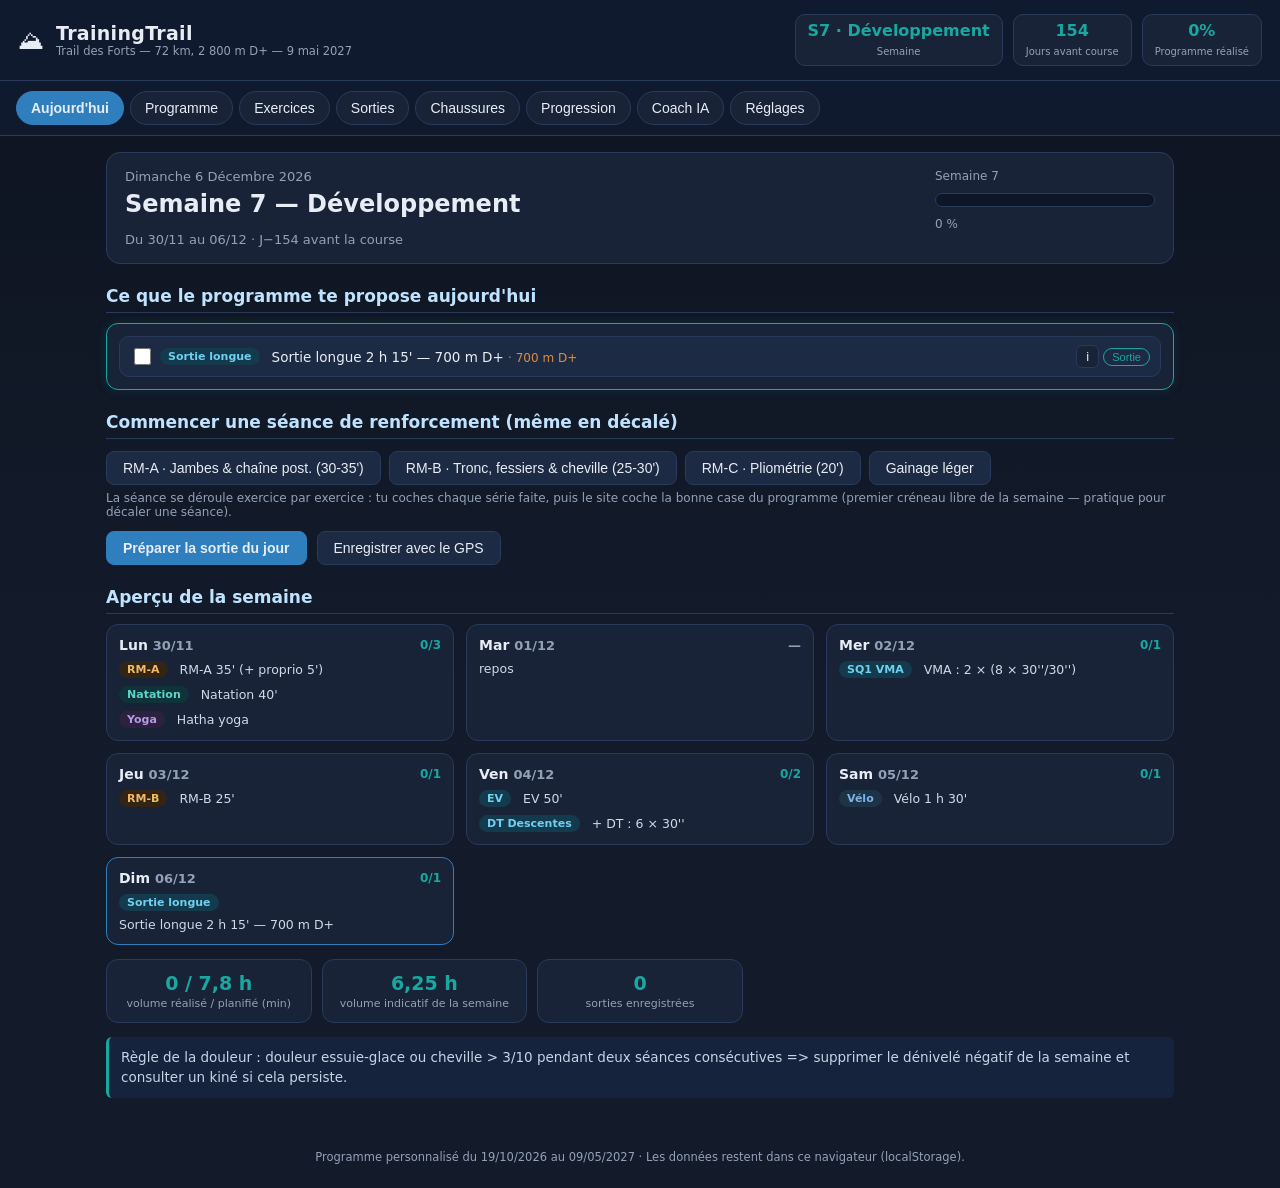
==== site/index.html @ 947dfd4f "Site TrainingTrail : suivi du programme Trail des Forts (GPS, séance guidée, coach IA Mistral)" ====
<!DOCTYPE html>
<html lang="fr">
<head>
<meta charset="utf-8">
<meta name="viewport" content="width=device-width, initial-scale=1">
<title>TrainingTrail — Trail des Forts 72 km</title>
<link rel="stylesheet" href="css/style.css">
</head>
<body>
<header id="topbar">
  <div class="brand">
    <span class="logo">⛰</span>
    <div>
      <div class="brand-title">TrainingTrail</div>
      <div class="brand-sub">Trail des Forts — 72 km, 2 800 m D+ — 9 mai 2027</div>
    </div>
  </div>
  <div class="topstats">
    <div class="tstat"><span id="hdr-week">S1</span><label>Semaine</label></div>
    <div class="tstat"><span id="hdr-j">200</span><label>Jours avant course</label></div>
    <div class="tstat"><span id="hdr-done">0%</span><label>Programme réalisé</label></div>
  </div>
</header>

<nav id="tabs">
  <button data-view="today" class="active">Aujourd'hui</button>
  <button data-view="program">Programme</button>
  <button data-view="exercises">Exercices</button>
  <button data-view="runs">Sorties</button>
  <button data-view="shoes">Chaussures</button>
  <button data-view="progress">Progression</button>
  <button data-view="coach">Coach IA</button>
  <button data-view="settings">Réglages</button>
</nav>

<main>
  <section id="view-today" class="view active"></section>
  <section id="view-program" class="view"></section>
  <section id="view-exercises" class="view"></section>
  <section id="view-runs" class="view"></section>
  <section id="view-shoes" class="view"></section>
  <section id="view-progress" class="view"></section>
  <section id="view-coach" class="view"></section>
  <section id="view-settings" class="view"></section>
</main>

<footer id="foot">
  Programme personnalisé du 19/10/2026 au 09/05/2027 · Les données restent dans ce navigateur (localStorage).
</footer>

<!-- Timer modal -->
<div id="timer-modal" class="modal hidden">
  <div class="modal-box">
    <div class="modal-head"><h3 id="timer-title">Minuteur</h3><button class="icon-btn" id="timer-close">✕</button></div>
    <div class="timer-phase" id="timer-phase">Préparation</div>
    <div class="timer-clock" id="timer-clock">00:30</div>
    <div class="timer-round" id="timer-round"></div>
    <div class="timer-cfg" id="timer-cfg">
      <label>Travail (s) <input type="number" id="cfg-work" min="1" max="3600"></label>
      <label>Récup (s) <input type="number" id="cfg-rest" min="0" max="3600"></label>
      <label>Répétitions <input type="number" id="cfg-reps" min="1" max="60"></label>
      <label>Séries <input type="number" id="cfg-sets" min="1" max="20"></label>
      <label>Récup série (s) <input type="number" id="cfg-setrest" min="0" max="1800"></label>
    </div>
    <div class="timer-actions">
      <button id="timer-startstop" class="btn primary">Démarrer</button>
      <button id="timer-reset" class="btn">Réinitialiser</button>
      <button id="timer-done" class="btn">Série faite</button>
    </div>
    <div class="timer-extras" id="timer-extras"></div>
  </div>
</div>

<!-- Exercise modal -->
<div id="exo-modal" class="modal hidden">
  <div class="modal-box wide">
    <div class="modal-head"><h3 id="exo-title">Exercice</h3><button class="icon-btn" id="exo-close">✕</button></div>
    <div id="exo-body"></div>
    <div class="modal-nav" id="exo-nav"></div>
  </div>
</div>

<!-- Session player : déroulement guidé d'une routine de renforcement -->
<div id="player-modal" class="modal hidden">
  <div class="modal-box wide">
    <div class="modal-head"><h3 id="player-title">Séance</h3><button class="icon-btn" id="player-close">✕</button></div>
    <div id="player-progress"></div>
    <div id="player-body"></div>
    <div class="timer-actions" id="player-actions"></div>
  </div>
</div>

<!-- Modification d'une sortie (km, temps, D+, feedback) -->
<div id="edit-modal" class="modal hidden">
  <div class="modal-box">
    <div class="modal-head"><h3 id="edit-title">Modifier la sortie</h3><button class="icon-btn" id="edit-close">✕</button></div>
    <div id="edit-gpshint"></div>
    <div class="form-grid" id="edit-form"></div>
    <div class="row-actions"><button class="btn primary" id="edit-save">Enregistrer</button></div>
  </div>
</div>

<!-- Info type de séance -->
<div id="info-modal" class="modal hidden">
  <div class="modal-box">
    <div class="modal-head"><h3 id="info-title">Séance</h3><button class="icon-btn" id="info-close">✕</button></div>
    <div id="info-body"></div>
  </div>
</div>

<div id="toast" class="hidden"></div>

<script src="js/data.js"></script>
<script src="js/anim.js"></script>
<script src="js/gpx.js"></script>
<script src="js/app.js"></script>
</body>
</html>
---- site/css/style.css ----
:root {
  --bg: #0e1420;
  --bg2: #131b2b;
  --card: #182338;
  --card2: #1d2a44;
  --line: #2a3a5c;
  --txt: #e8edf5;
  --muted: #93a1b8;
  --acc: #2f7fbf;
  --teal: #19a8a0;
  --ok: #3fbf7f;
  --warn: #d9a03f;
  --danger: #d95f4b;
  --dplus: #d98e3f;
}

* { box-sizing: border-box; }
html { scroll-behavior: smooth; }
body {
  margin: 0; font-family: "Segoe UI", system-ui, -apple-system, sans-serif;
  background: linear-gradient(180deg, var(--bg), var(--bg2) 60%);
  color: var(--txt); min-height: 100vh;
}
main { max-width: 1100px; margin: 0 auto; padding: 16px; }

/* ---------- header ---------- */
#topbar {
  display: flex; justify-content: space-between; align-items: center; gap: 12px;
  padding: 14px 18px; background: #101a2e; border-bottom: 1px solid var(--line);
  position: sticky; top: 0; z-index: 20;
}
.brand { display: flex; align-items: center; gap: 12px; }
.brand .logo { font-size: 26px; }
.brand-title { font-weight: 700; font-size: 19px; letter-spacing: .3px; }
.brand-sub { font-size: 11.5px; color: var(--muted); }
.topstats { display: flex; gap: 10px; }
.tstat { text-align: center; background: var(--card); border: 1px solid var(--line); border-radius: 10px; padding: 6px 12px; min-width: 80px; }
.tstat span { display: block; font-weight: 700; color: var(--teal); }
.tstat label { font-size: 10px; color: var(--muted); }

/* ---------- nav ---------- */
nav#tabs {
  display: flex; flex-wrap: wrap; gap: 6px; padding: 10px 16px;
  background: #101a2e; border-bottom: 1px solid var(--line);
  position: sticky; top: 66px; z-index: 19;
}
nav#tabs button {
  background: var(--card); color: var(--txt); border: 1px solid var(--line);
  padding: 8px 14px; border-radius: 20px; cursor: pointer; font-size: 14px;
}
nav#tabs button.active { background: var(--acc); border-color: var(--acc); font-weight: 600; }

/* ---------- générique ---------- */
h2 { margin: 6px 0 14px; }
h3 { margin: 22px 0 10px; color: #bfe3ff; font-size: 17px; border-bottom: 1px solid var(--line); padding-bottom: 6px; }
h4 { margin: 0 0 4px; }
.muted { color: var(--muted); font-size: 13px; }
.muted.sub { margin-top: -8px; }
.small { font-size: 12px; }
.note {
  background: #16233c; border-left: 3px solid var(--teal); border-radius: 6px;
  padding: 10px 12px; font-size: 13.5px; color: #c7d4e6; margin: 12px 0; line-height: 1.5;
}
.tip { color: var(--warn); font-size: 13px; }
.view { display: none; }
.view.active { display: block; animation: fadein .2s ease; }
@keyframes fadein { from { opacity: 0; transform: translateY(4px); } to { opacity: 1; } }

.btn {
  background: var(--card2); color: var(--txt); border: 1px solid var(--line);
  padding: 8px 16px; border-radius: 8px; cursor: pointer; font-size: 14px;
}
.btn:hover { border-color: var(--acc); }
.btn.primary { background: var(--acc); border-color: var(--acc); font-weight: 600; }
.btn.danger { background: #8a3226; border-color: #a84234; }
.btn.tiny { padding: 3px 10px; font-size: 12px; }
.btn:disabled { opacity: .45; cursor: not-allowed; }
.btn.file-btn { position: relative; overflow: hidden; display: inline-block; }
.btn.file-btn input { position: absolute; inset: 0; opacity: 0; cursor: pointer; }
.icon-btn {
  background: var(--card); color: var(--txt); border: 1px solid var(--line);
  border-radius: 6px; cursor: pointer; padding: 3px 9px; font-size: 13px;
}
.icon-btn:hover { border-color: var(--acc); }
.icon-btn.del:hover { border-color: var(--danger); color: var(--danger); }
.mini-btn { background: none; border: 1px solid var(--teal); color: var(--teal); border-radius: 12px; font-size: 11px; padding: 2px 8px; cursor: pointer; }
.row-actions { display: flex; flex-wrap: wrap; gap: 10px; align-items: center; margin: 12px 0; }
.spacer { flex: 1; }

/* ---------- chips ---------- */
.chip {
  display: inline-block; font-size: 11px; font-weight: 700; border-radius: 10px;
  padding: 2px 8px; margin-right: 6px; white-space: nowrap;
}
.c-run { background: #143a4d; color: #6fd0f0; }
.c-str { background: #332413; color: #eebb66; }
.c-bike { background: #1d3347; color: #7db4e8; }
.c-swim { background: #10333a; color: #5fd3c8; }
.c-yoga { background: #2c2140; color: #b79ae8; }
.c-rec { background: #1e3526; color: #7fda9a; }
.c-rest { background: #333; color: #aaa; }

/* ---------- hero / aujourd'hui ---------- */
.hero {
  display: flex; justify-content: space-between; gap: 18px; flex-wrap: wrap;
  background: var(--card); border: 1px solid var(--line); border-radius: 14px;
  padding: 16px 18px; margin-bottom: 16px;
}
.hero-date { color: var(--muted); font-size: 13px; text-transform: capitalize; }
.badge.light { background: #3a3320; color: #e8c56a; font-size: 11px; padding: 2px 8px; border-radius: 10px; vertical-align: middle; }
.weekbar { display: flex; align-items: center; gap: 10px; min-width: 220px; flex-direction: column; }
.weekbar-label { font-size: 12px; color: var(--muted); width: 100%; display: flex; justify-content: space-between; }
.weekbar-track { background: #0d1626; border-radius: 8px; height: 14px; width: 100%; overflow: hidden; border: 1px solid var(--line); }
.weekbar-fill { height: 100%; background: linear-gradient(90deg, var(--acc), var(--teal)); border-radius: 8px; transition: width .3s; }

/* ---------- cartes de jour ---------- */
.week-grid { display: grid; grid-template-columns: repeat(auto-fill, minmax(300px, 1fr)); gap: 12px; }
.day-card {
  background: var(--card); border: 1px solid var(--line); border-radius: 12px;
  padding: 12px; display: flex; flex-direction: column; gap: 8px;
}
.day-card.today-card { border-color: var(--teal); box-shadow: 0 0 12px rgba(25,168,160,.15); }
.day-card.sel { border-color: var(--acc); }
.day-head { display: flex; justify-content: space-between; align-items: center; font-weight: 600; font-size: 14px; }
.day-head .count { color: var(--teal); font-size: 12px; }
.mini-item { display: flex; align-items: center; gap: 6px; font-size: 12.5px; color: #cfd9e8; flex-wrap: wrap; }
.mini-item.done { text-decoration: line-through; opacity: .55; }

.item {
  display: flex; justify-content: space-between; align-items: center; gap: 8px;
  background: var(--card2); border: 1px solid var(--line); border-radius: 10px; padding: 8px 10px;
}
.item.done { opacity: .55; }
.item.done .item-txt { text-decoration: line-through; }
.item-l { display: flex; align-items: center; gap: 6px; cursor: pointer; font-size: 13.5px; flex-wrap: wrap; }
.item-l input { accent-color: var(--teal); width: 17px; height: 17px; cursor: pointer; }
.dplus { color: var(--dplus); font-size: 12px; white-space: nowrap; }
.item-actions { display: flex; gap: 4px; align-items: center; }

/* ---------- stats ---------- */
.stat-cards { display: grid; grid-template-columns: repeat(auto-fill, minmax(170px, 1fr)); gap: 10px; margin: 14px 0; }
.stat { background: var(--card); border: 1px solid var(--line); border-radius: 12px; padding: 12px; text-align: center; }
.stat span { display: block; font-size: 19px; font-weight: 700; color: var(--teal); }
.stat label { font-size: 11px; color: var(--muted); display: block; margin-top: 3px; }

/* ---------- sélecteur de semaine ---------- */
.week-selector { display: flex; align-items: center; gap: 8px; margin-bottom: 14px; flex-wrap: wrap; }
.wsel-wrap { display: flex; gap: 4px; flex-wrap: wrap; flex: 1; }
.wsel {
  width: 40px; height: 30px; border-radius: 7px; border: 1px solid var(--line);
  background: color-mix(in srgb, var(--c, #3d6ea5) 22%, var(--card)); color: var(--txt);
  cursor: pointer; font-size: 11.5px; font-weight: 600;
}
.wsel.active { outline: 2px solid var(--teal); outline-offset: 1px; }
.week-head .muted { margin-top: 2px; }
.blocks { display: grid; grid-template-columns: repeat(auto-fill, minmax(240px,1fr)); gap: 8px; }
.block-card { border-left: 4px solid var(--c); background: var(--card); padding: 8px 12px; border-radius: 8px; font-size: 13.5px; }

/* ---------- exercices ---------- */
.exo-grid { display: grid; grid-template-columns: repeat(auto-fill, minmax(280px, 1fr)); gap: 14px; }
.exo-card {
  background: var(--card); border: 1px solid var(--line); border-radius: 14px;
  padding: 12px; display: flex; gap: 12px; align-items: center;
}
.exo-card .exfig { width: 110px; flex-shrink: 0; background: #0d1626; border-radius: 10px; }
.exo-body h4 { font-size: 15px; }
.muscles { color: var(--muted); font-size: 12px; font-style: italic; margin-bottom: 6px; }
.sets { font-size: 12.5px; color: #c7d4e6; margin-bottom: 10px; }
.exo-detail { display: flex; gap: 16px; align-items: flex-start; }
.exo-detail .exfig { width: 170px; background: #0d1626; border-radius: 12px; flex-shrink: 0; }
.exo-detail-txt p { margin: 6px 0; line-height: 1.45; }

/* figures SVG */
.exfig .limb { stroke: #e8edf5; stroke-width: 5; fill: none; stroke-linecap: round; stroke-linejoin: round; }
.exfig .head { fill: #e8edf5; }
.exfig .gnd { stroke: #55647e; stroke-width: 2; }
.exfig .box { fill: #243350; stroke: #3d5578; stroke-width: 1.5; }
.exfig .dashline { stroke: var(--teal); stroke-dasharray: 4 4; stroke-width: 2; fill: none; }
.exfig .poseA, .exfig .poseB { visibility: visible; }
.exfig .poseA { animation: poseA 1.6s steps(1, end) infinite; }
.exfig .poseB { animation: poseB 1.6s steps(1, end) infinite; }
@keyframes poseA { 0%, 49.9% { opacity: 1; } 50%, 100% { opacity: 0; } }
@keyframes poseB { 0%, 49.9% { opacity: 0; } 50%, 100% { opacity: 1; } }

/* ---------- modals ---------- */
.modal {
  position: fixed; inset: 0; background: rgba(5, 10, 18, .75);
  display: flex; align-items: center; justify-content: center; z-index: 50; padding: 12px;
}
.modal.hidden { display: none; }
.modal-box {
  background: var(--bg2); border: 1px solid var(--line); border-radius: 16px;
  padding: 18px; width: min(440px, 96vw); max-height: 92vh; overflow: auto;
}
.modal-box.wide { width: min(760px, 96vw); }
.modal-head { display: flex; justify-content: space-between; align-items: center; margin-bottom: 10px; }
.modal-head h3 { margin: 0; border: none; color: var(--txt); }
.timer-phase { text-align: center; color: var(--muted); text-transform: uppercase; letter-spacing: 2px; font-size: 13px; }
.timer-clock { text-align: center; font-size: 58px; font-weight: 800; font-variant-numeric: tabular-nums; margin: 6px 0; }
.timer-clock.t-work { color: var(--ok); }
.timer-clock.t-rest { color: var(--warn); }
.timer-round { text-align: center; color: var(--teal); font-size: 14px; margin-bottom: 10px; }
.timer-cfg { display: flex; flex-wrap: wrap; gap: 8px; justify-content: center; }
.timer-cfg label { display: flex; flex-direction: column; font-size: 11px; color: var(--muted); gap: 3px; }
.timer-cfg input { width: 72px; background: var(--card); border: 1px solid var(--line); color: var(--txt); border-radius: 6px; padding: 5px; font-size: 14px; }
.timer-actions { display: flex; gap: 8px; justify-content: center; margin-top: 14px; flex-wrap: wrap; }
.modal-nav { display: flex; justify-content: space-between; align-items: center; margin-top: 14px; gap: 8px; }

/* ---------- sorties ---------- */
.suggest-card { background: var(--card); border: 1px solid var(--line); border-radius: 12px; padding: 12px; margin-bottom: 10px; }
.suggest-head { display: flex; align-items: center; gap: 8px; margin-bottom: 6px; flex-wrap: wrap; }
.recorder { background: var(--card); border: 1px solid var(--line); border-radius: 14px; padding: 14px; margin: 16px 0; }
.rec-stats { display: grid; grid-template-columns: repeat(auto-fit, minmax(120px, 1fr)); gap: 8px; }
.rec-stat { background: var(--card2); border-radius: 10px; text-align: center; padding: 8px; }
.rec-stat span { display: block; font-size: 18px; font-weight: 700; color: #bfe3ff; font-variant-numeric: tabular-nums; }
.rec-stat label { font-size: 10.5px; color: var(--muted); }
.run-form { background: var(--card); border: 1px solid var(--line); border-radius: 14px; padding: 14px; margin: 16px 0; }
.form-grid { display: grid; grid-template-columns: repeat(auto-fill, minmax(210px, 1fr)); gap: 10px; }
.form-grid label, .form-inline label { display: flex; flex-direction: column; font-size: 12px; color: var(--muted); gap: 4px; }
input, select, textarea {
  background: var(--card2); border: 1px solid var(--line); color: var(--txt);
  border-radius: 8px; padding: 8px; font-size: 14px; font-family: inherit;
}
input:focus, select:focus, textarea:focus { outline: 1px solid var(--acc); }
label.full { display: flex; flex-direction: column; font-size: 12px; color: var(--muted); gap: 4px; margin-top: 10px; }
.form-inline { display: flex; gap: 10px; flex-wrap: wrap; align-items: flex-end; background: var(--card); border: 1px solid var(--line); border-radius: 12px; padding: 12px; margin: 12px 0; }
.form-inline .btn { align-self: flex-end; }

.run-card { background: var(--card); border: 1px solid var(--line); border-radius: 12px; padding: 12px; margin-bottom: 12px; }
.run-head { display: flex; align-items: center; gap: 8px; margin-bottom: 8px; flex-wrap: wrap; }
.run-stats { display: grid; grid-template-columns: repeat(auto-fill, minmax(110px, 1fr)); gap: 6px; }
.run-stat { background: var(--card2); border-radius: 8px; padding: 6px 8px; text-align: center; }
.run-stat span { font-size: 14px; font-weight: 600; color: #bfe3ff; display: block; }
.run-stat label { font-size: 10px; color: var(--muted); }
.run-notes { font-size: 13px; color: #c7d4e6; background: var(--card2); border-radius: 8px; padding: 8px; margin: 8px 0; }
.profile { margin-top: 8px; background: #0d1626; border-radius: 8px; }
.prof-area { fill: rgba(25,168,160,.15); }
.prof-line { stroke: var(--teal); stroke-width: 2; fill: none; }
.prof-label { fill: var(--muted); font-size: 10px; }

/* ---------- chaussures ---------- */
.shoe-card { background: var(--card); border: 1px solid var(--line); border-radius: 12px; padding: 12px; margin-bottom: 10px; }
.shoe-card.retired { opacity: .6; }
.shoe-head { display: flex; align-items: center; gap: 10px; flex-wrap: wrap; margin-bottom: 8px; }
.shoe-stats { display: grid; grid-template-columns: repeat(auto-fill, minmax(140px, 1fr)); gap: 8px; margin-bottom: 8px; }
.shoe-bar { background: #0d1626; border: 1px solid var(--line); border-radius: 8px; height: 12px; overflow: hidden; }
.shoe-fill { height: 100%; transition: width .3s; }
.shoe-fill.ok { background: var(--ok); }
.shoe-fill.warn { background: var(--warn); }
.shoe-fill.dead { background: var(--danger); }

/* ---------- progression ---------- */
.volchart { background: #0d1626; border-radius: 12px; border: 1px solid var(--line); }
.vol-plan { fill: color-mix(in srgb, var(--c, #3d6ea5) 45%, transparent); stroke: var(--c, #3d6ea5); stroke-width: 1; }
.vol-done { fill: var(--teal); opacity: .9; }
.vol-done.dp { fill: var(--dplus); }
.vol-label { fill: var(--muted); font-size: 9.5px; }
.vol-label.cur { fill: #bfe3ff; font-weight: 700; }
.vol-light { fill: var(--warn); }
.vol-axis { stroke: #2a3a5c; stroke-width: 1; }
.legend { display: flex; gap: 14px; flex-wrap: wrap; margin: 6px 0 14px; font-size: 12px; color: var(--muted); }
.legend i { display: inline-block; width: 12px; height: 12px; border-radius: 3px; margin-right: 4px; vertical-align: -1px; }
.pt-knee { fill: var(--warn); }
.pt-ankle { fill: var(--teal); }
.pain-thresh { stroke: var(--danger); stroke-dasharray: 4 4; stroke-width: 1; }
.dplus-track { background: #0d1626; border: 1px solid var(--line); border-radius: 10px; height: 16px; overflow: hidden; }
.dplus-fill { height: 100%; background: linear-gradient(90deg, var(--dplus), #e8c56a); }
.checklist { line-height: 1.8; }
.checklist li.ok::marker { color: var(--ok); content: "✔ "; }
.checklist li { list-style: none; }
.checklist li::before { content: "◻ "; color: var(--muted); }
.checklist li.ok::before { content: "✔ "; color: var(--ok); }

/* ---------- toast ---------- */
#toast {
  position: fixed; bottom: 18px; left: 50%; transform: translateX(-50%);
  background: var(--teal); color: #04211f; font-weight: 600; padding: 10px 18px;
  border-radius: 24px; z-index: 100; box-shadow: 0 4px 16px rgba(0,0,0,.4);
}
#toast.hidden { display: none; }

/* ---------- séance guidée (player) ---------- */
.player-dots { display: flex; gap: 5px; margin-bottom: 4px; }
.player-dots i { width: 16px; height: 6px; border-radius: 3px; background: #2a3a5c; }
.player-dots i.on { background: var(--teal); }
.player-dots i.cur { background: var(--acc); }
.player-nofig { width: 170px; flex-shrink: 0; background: #0d1626; border-radius: 12px; display: flex; align-items: center; justify-content: center; font-size: 40px; }
.player-done { text-align: center; padding: 10px 0; }
.big-check { font-size: 46px; color: var(--ok); }
.ok-msg { color: var(--ok); font-weight: 600; }
#player-progress { margin-bottom: 8px; }
.strength-launch { gap: 8px; }

/* ---------- coach IA ---------- */
.coach-wrap { background: var(--card); border: 1px solid var(--line); border-radius: 14px; padding: 12px; }
.coach-msgs { max-height: 46vh; min-height: 180px; overflow-y: auto; display: flex; flex-direction: column; gap: 10px; padding: 4px; }
.coach-empty { padding: 20px; text-align: center; }
.coach-msg { display: flex; }
.coach-msg.me { justify-content: flex-end; }
.coach-bubble {
  max-width: 85%; padding: 10px 14px; border-radius: 14px; line-height: 1.5; font-size: 14px; white-space: pre-wrap;
}
.coach-msg.me .coach-bubble { background: var(--acc); border-bottom-right-radius: 4px; }
.coach-msg.ai .coach-bubble { background: var(--card2); border: 1px solid var(--line); border-bottom-left-radius: 4px; }
.coach-input { display: flex; gap: 8px; margin-top: 10px; align-items: flex-end; }
.coach-input textarea { flex: 1; resize: vertical; }
.coach-sugg { margin: 8px 0 0; gap: 6px; }

footer#foot { text-align: center; color: var(--muted); font-size: 11.5px; padding: 24px 12px; }

@media (max-width: 700px) {
  .topstats { display: none; }
  nav#tabs { top: 78px; }
  .exo-detail { flex-direction: column; align-items: center; }
  .exo-detail .exfig { width: 140px; }
}
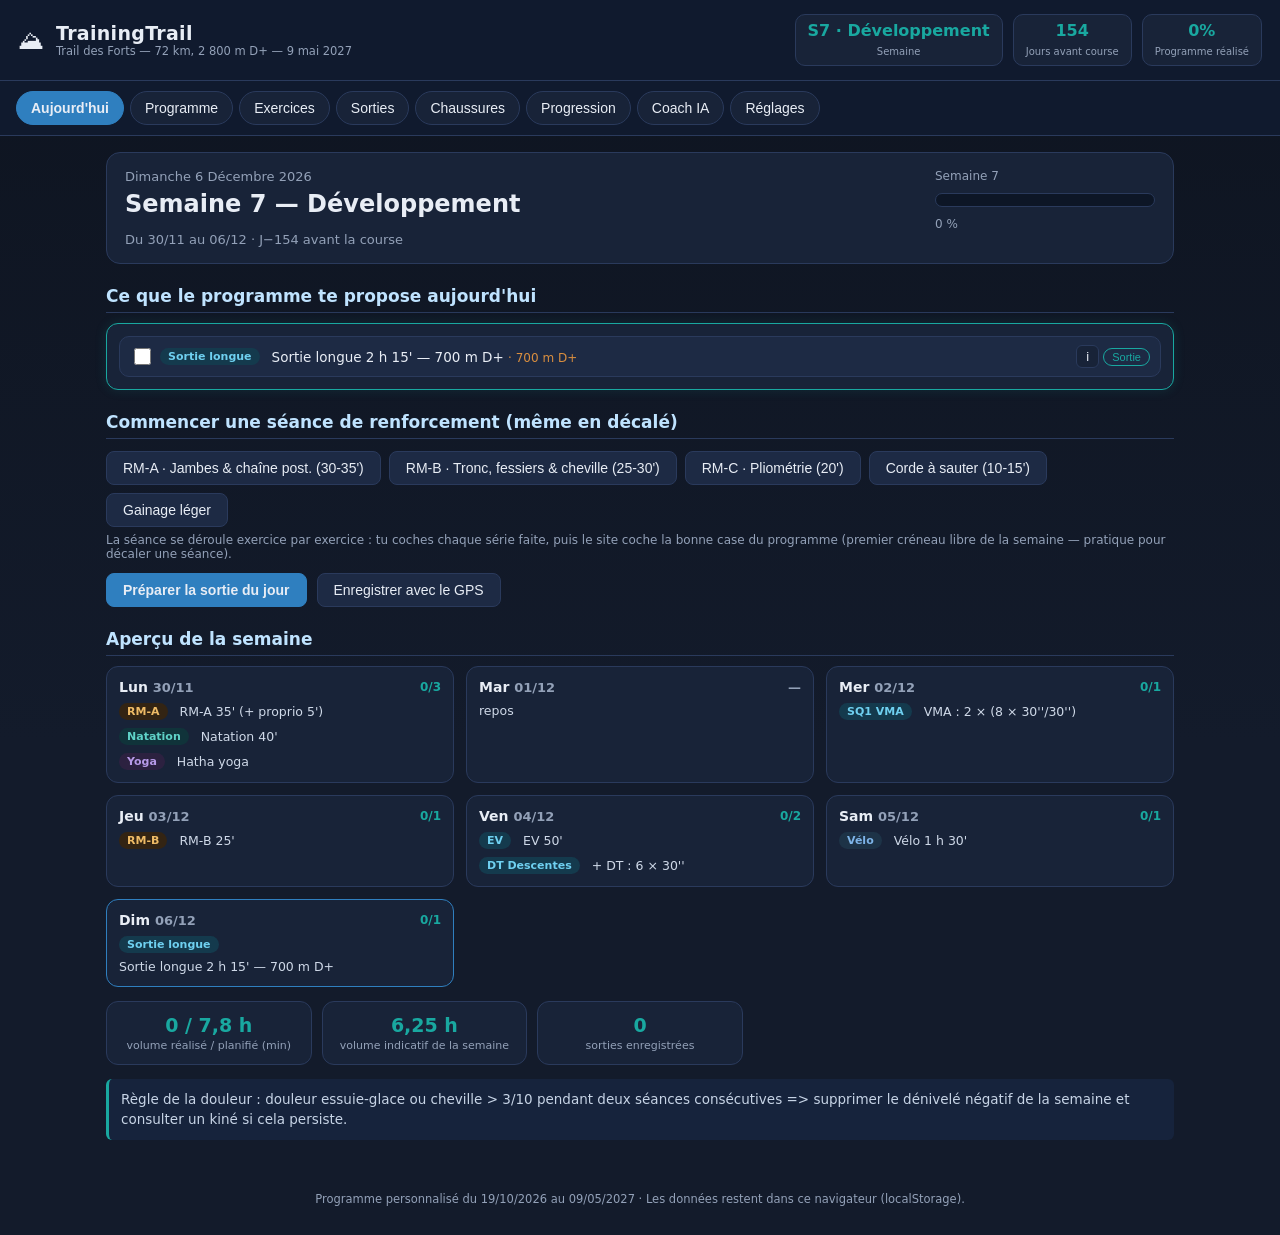
==== commit 4c2b69db: "Site : correctifs minuteur + sauvegarde, corde a sauter, fractionne, chaussures obligatoires, sync d" ====
--- a/site/index.html
+++ b/site/index.html
@@ -46,6 +46,7 @@
 
 <footer id="foot">
   Programme personnalisé du 19/10/2026 au 09/05/2027 · Les données restent dans ce navigateur (localStorage).
+  <div id="save-stamp"></div>
 </footer>
 
 <!-- Timer modal -->
--- a/site/css/style.css
+++ b/site/css/style.css
@@ -94,6 +94,7 @@
 }
 .c-run { background: #143a4d; color: #6fd0f0; }
 .c-str { background: #332413; color: #eebb66; }
+.c-corde { background: #3a241d; color: #e8a06a; }
 .c-bike { background: #1d3347; color: #7db4e8; }
 .c-swim { background: #10333a; color: #5fd3c8; }
 .c-yoga { background: #2c2140; color: #b79ae8; }
@@ -157,18 +158,39 @@
 .block-card { border-left: 4px solid var(--c); background: var(--card); padding: 8px 12px; border-radius: 8px; font-size: 13.5px; }
 
 /* ---------- exercices ---------- */
-.exo-grid { display: grid; grid-template-columns: repeat(auto-fill, minmax(280px, 1fr)); gap: 14px; }
+.exo-grid { display: grid; grid-template-columns: repeat(auto-fill, minmax(270px, 1fr)); gap: 14px; }
 .exo-card {
-  background: var(--card); border: 1px solid var(--line); border-radius: 14px;
-  padding: 12px; display: flex; gap: 12px; align-items: center;
-}
-.exo-card .exfig { width: 110px; flex-shrink: 0; background: #0d1626; border-radius: 10px; }
+  background: linear-gradient(180deg, var(--card), #141f38);
+  border: 1px solid var(--line); border-radius: 14px;
+  display: flex; flex-direction: column; overflow: hidden;
+  transition: transform .15s ease, border-color .15s ease, box-shadow .15s ease;
+}
+.exo-card:hover { transform: translateY(-3px); border-color: var(--acc); box-shadow: 0 8px 20px rgba(0,0,0,.35); }
+.exo-card .exo-fig {
+  position: relative; background: radial-gradient(circle at 50% 38%, #152447, #0d1626);
+  padding: 6px 6px 2px; border-bottom: 1px solid var(--line);
+}
+.exo-card .exfig { width: 100%; height: 150px; }
+.exo-num {
+  position: absolute; top: 8px; left: 8px; background: var(--acc); color: #fff;
+  font-size: 11px; font-weight: 700; border-radius: 50%; width: 20px; height: 20px;
+  display: flex; align-items: center; justify-content: center;
+}
+.exo-body { padding: 10px 12px 12px; display: flex; flex-direction: column; gap: 6px; flex: 1; }
 .exo-body h4 { font-size: 15px; }
-.muscles { color: var(--muted); font-size: 12px; font-style: italic; margin-bottom: 6px; }
-.sets { font-size: 12.5px; color: #c7d4e6; margin-bottom: 10px; }
+.exo-body .btn { margin-top: auto; }
+.exo-desc { font-size: 12.5px; color: #c7d4e6; margin: 0; line-height: 1.45; }
+.muscles { color: var(--teal); font-size: 12px; font-style: italic; margin-bottom: 4px; }
+.sets { font-size: 12.5px; color: #c7d4e6; margin-bottom: 4px; }
 .exo-detail { display: flex; gap: 16px; align-items: flex-start; }
-.exo-detail .exfig { width: 170px; background: #0d1626; border-radius: 12px; flex-shrink: 0; }
+.exo-detail .exfig { width: 190px; background: radial-gradient(circle at 50% 38%, #152447, #0d1626); border-radius: 12px; flex-shrink: 0; }
 .exo-detail-txt p { margin: 6px 0; line-height: 1.45; }
+.exo-steps { margin: 8px 0; padding-left: 20px; color: #c7d4e6; font-size: 13px; line-height: 1.55; }
+.exo-steps li { margin-bottom: 3px; }
+.exo-mistakes {
+  font-size: 12.5px; color: #e8c56a; background: rgba(217,160,63,.09);
+  border-left: 3px solid var(--warn); border-radius: 6px; padding: 7px 9px; margin: 8px 0; line-height: 1.5;
+}
 
 /* figures SVG */
 .exfig .limb { stroke: #e8edf5; stroke-width: 5; fill: none; stroke-linecap: round; stroke-linejoin: round; }
@@ -307,6 +329,7 @@
 .coach-sugg { margin: 8px 0 0; gap: 6px; }
 
 footer#foot { text-align: center; color: var(--muted); font-size: 11.5px; padding: 24px 12px; }
+#save-stamp { color: var(--teal); font-weight: 600; margin-top: 5px; font-size: 11.5px; }
 
 @media (max-width: 700px) {
   .topstats { display: none; }
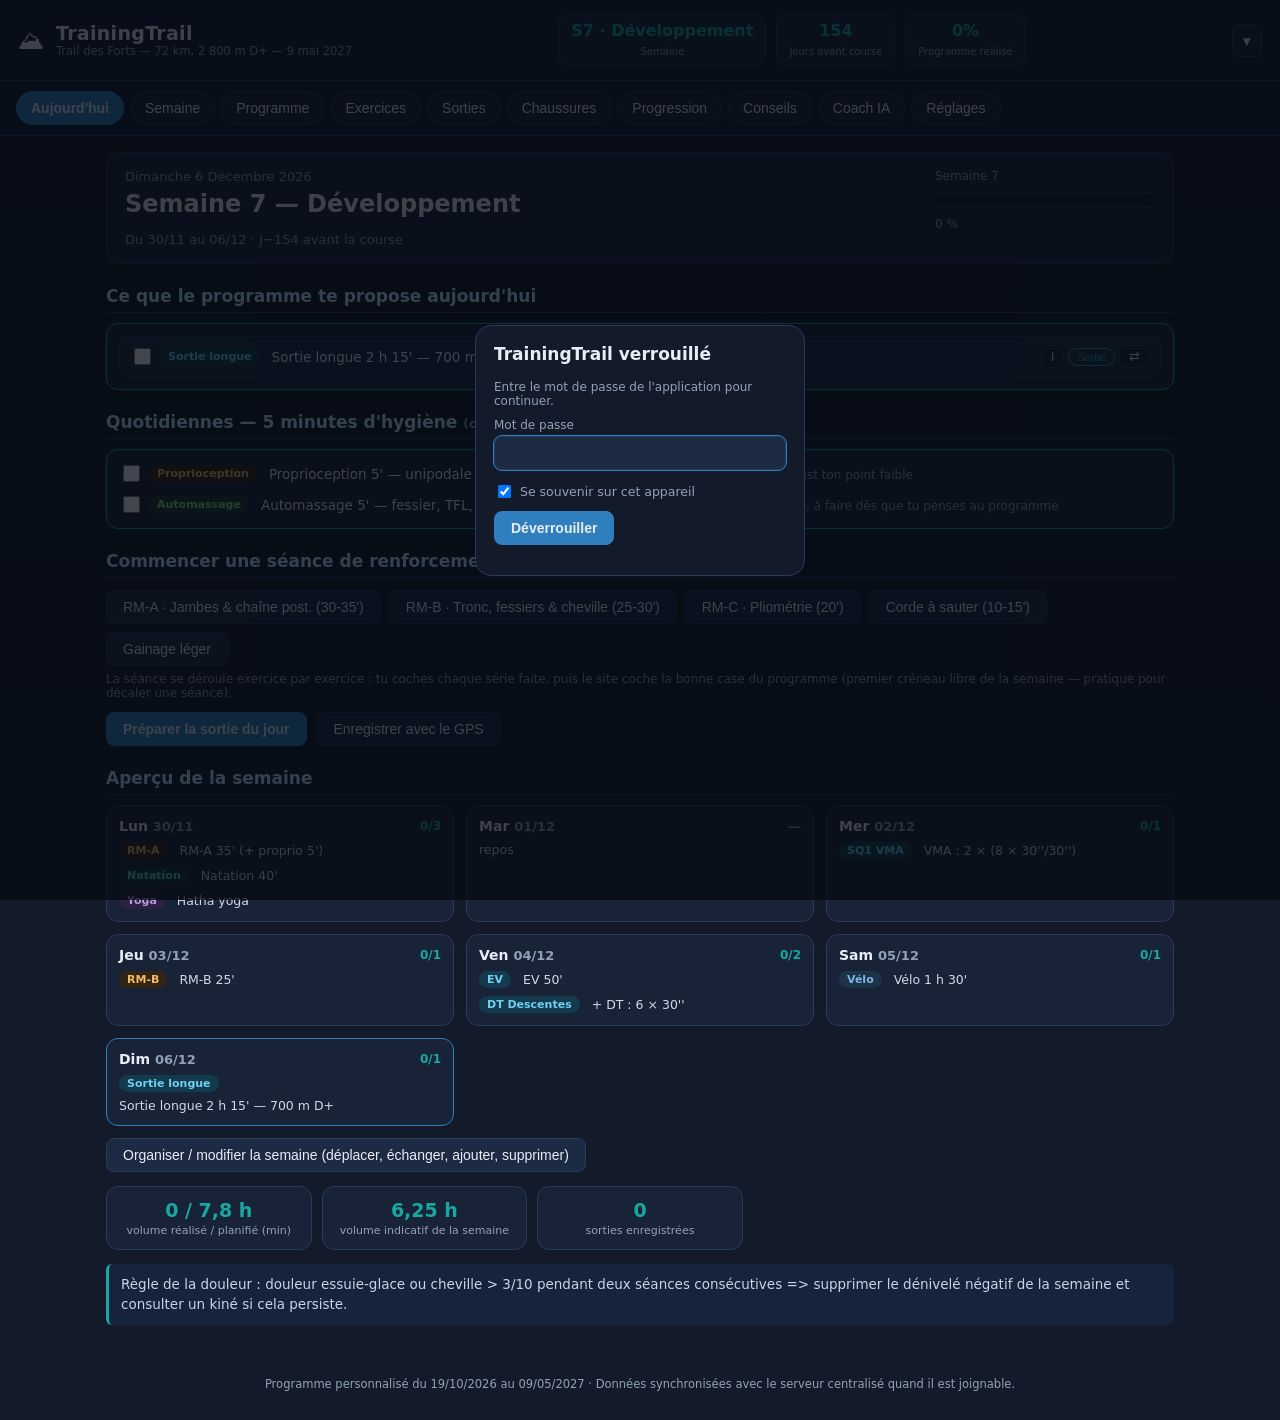
==== commit 52efa1b1: "Update app to work on cloudflare with dynamic website" ====
--- a/site/index.html
+++ b/site/index.html
@@ -2,9 +2,15 @@
 <html lang="fr">
 <head>
 <meta charset="utf-8">
-<meta name="viewport" content="width=device-width, initial-scale=1">
+<meta name="viewport" content="width=device-width, initial-scale=1, viewport-fit=cover">
+<meta name="theme-color" content="#0e1420">
+<meta name="apple-mobile-web-app-capable" content="yes">
+<meta name="apple-mobile-web-app-status-bar-style" content="black-translucent">
+<meta name="apple-mobile-web-app-title" content="TrainingTrail">
+<link rel="manifest" href="manifest.webmanifest">
+<link rel="apple-touch-icon" href="icons/apple-touch-icon.png">
 <title>TrainingTrail — Trail des Forts 72 km</title>
-<link rel="stylesheet" href="css/style.css">
+<link rel="stylesheet" href="css/style.css?v=2026102614">
 </head>
 <body>
 <header id="topbar">
@@ -20,32 +26,38 @@
     <div class="tstat"><span id="hdr-j">200</span><label>Jours avant course</label></div>
     <div class="tstat"><span id="hdr-done">0%</span><label>Programme réalisé</label></div>
   </div>
+  <button id="nav-toggle" class="icon-btn" title="Masquer les onglets">&#9662;</button>
 </header>
 
 <nav id="tabs">
   <button data-view="today" class="active">Aujourd'hui</button>
+  <button data-view="semaine">Semaine</button>
   <button data-view="program">Programme</button>
   <button data-view="exercises">Exercices</button>
   <button data-view="runs">Sorties</button>
   <button data-view="shoes">Chaussures</button>
   <button data-view="progress">Progression</button>
+  <button data-view="conseil">Conseils</button>
   <button data-view="coach">Coach IA</button>
   <button data-view="settings">Réglages</button>
 </nav>
 
 <main>
   <section id="view-today" class="view active"></section>
+  <section id="view-semaine" class="view"></section>
   <section id="view-program" class="view"></section>
   <section id="view-exercises" class="view"></section>
   <section id="view-runs" class="view"></section>
   <section id="view-shoes" class="view"></section>
   <section id="view-progress" class="view"></section>
+  <section id="view-conseil" class="view"></section>
   <section id="view-coach" class="view"></section>
   <section id="view-settings" class="view"></section>
 </main>
 
 <footer id="foot">
-  Programme personnalisé du 19/10/2026 au 09/05/2027 · Les données restent dans ce navigateur (localStorage).
+  Programme personnalisé du 19/10/2026 au 09/05/2027 · Données synchronisées avec le serveur centralisé quand il est joignable.
+  <div id="storage-mode"></div>
   <div id="save-stamp"></div>
 </footer>
 
@@ -64,9 +76,11 @@
       <label>Récup série (s) <input type="number" id="cfg-setrest" min="0" max="1800"></label>
     </div>
     <div class="timer-actions">
-      <button id="timer-startstop" class="btn primary">Démarrer</button>
-      <button id="timer-reset" class="btn">Réinitialiser</button>
+      <button id="timer-start" class="btn primary" title="Démarrer / reprendre">&#9654;</button>
+      <button id="timer-pause" class="btn" title="Pause">&#10074;&#10074;</button>
+      <button id="timer-reset" class="btn" title="Recommencer à zéro">&#8634;</button>
       <button id="timer-done" class="btn">Série faite</button>
+      <button id="timer-save" class="btn" title="Enregistrer ces réglages pour cet exercice" style="display:none">Sauver comme standard</button>
     </div>
     <div class="timer-extras" id="timer-extras"></div>
   </div>
@@ -109,11 +123,44 @@
   </div>
 </div>
 
+<!-- Bannière enregistrement GPS (persistante, toutes vues) -->
+<div id="rec-banner" class="hidden">
+  <span class="rec-dot"></span>
+  <div class="recb-main">
+    <b id="recb-title">Enregistrement GPS</b>
+    <span id="recb-stats"></span>
+  </div>
+  <div class="recb-actions" id="recb-actions"></div>
+</div>
+
+<!-- Déplacer / échanger une séance du programme -->
+<div id="move-modal" class="modal hidden">
+  <div class="modal-box wide">
+    <div class="modal-head"><h3 id="move-title">Déplacer la séance</h3><button class="icon-btn" id="move-close">✕</button></div>
+    <div id="move-body"></div>
+  </div>
+</div>
+
+<!-- Verrouillage de l'application (Réglages) -->
+<div id="lock-modal" class="modal">
+  <div class="modal-box lock-box">
+    <div class="modal-head"><h3>TrainingTrail verrouillé</h3></div>
+    <div class="muted small">Entre le mot de passe de l'application pour continuer.</div>
+    <div class="form-grid">
+      <label class="full">Mot de passe <input type="password" id="lock-pass" autocomplete="current-password"></label>
+    </div>
+    <div class="row-actions">
+      <label class="lock-remember"><input type="checkbox" id="lock-remember" checked> Se souvenir sur cet appareil</label>
+      <button class="btn primary" id="lock-go">Déverrouiller</button>
+    </div>
+  </div>
+</div>
+
 <div id="toast" class="hidden"></div>
 
-<script src="js/data.js"></script>
-<script src="js/anim.js"></script>
-<script src="js/gpx.js"></script>
-<script src="js/app.js"></script>
+<script src="js/data.js?v=2026102614"></script>
+<script src="js/anim.js?v=2026102614"></script>
+<script src="js/gpx.js?v=2026102614"></script>
+<script src="js/app.js?v=2026102614"></script>
 </body>
 </html>
--- a/site/css/style.css
+++ b/site/css/style.css
@@ -26,7 +26,8 @@
 /* ---------- header ---------- */
 #topbar {
   display: flex; justify-content: space-between; align-items: center; gap: 12px;
-  padding: 14px 18px; background: #101a2e; border-bottom: 1px solid var(--line);
+  padding: calc(14px + env(safe-area-inset-top)) 18px 14px;
+  background: #101a2e; border-bottom: 1px solid var(--line);
   position: sticky; top: 0; z-index: 20;
 }
 .brand { display: flex; align-items: center; gap: 12px; }
@@ -42,7 +43,7 @@
 nav#tabs {
   display: flex; flex-wrap: wrap; gap: 6px; padding: 10px 16px;
   background: #101a2e; border-bottom: 1px solid var(--line);
-  position: sticky; top: 66px; z-index: 19;
+  position: sticky; top: calc(66px + env(safe-area-inset-top)); z-index: 19;
 }
 nav#tabs button {
   background: var(--card); color: var(--txt); border: 1px solid var(--line);
@@ -109,6 +110,7 @@
 }
 .hero-date { color: var(--muted); font-size: 13px; text-transform: capitalize; }
 .badge.light { background: #3a3320; color: #e8c56a; font-size: 11px; padding: 2px 8px; border-radius: 10px; vertical-align: middle; }
+.badge.prep { background: #21382b; color: #7fda9a; font-size: 11px; padding: 2px 8px; border-radius: 10px; vertical-align: middle; border: 1px solid rgba(63,191,127,.35); }
 .weekbar { display: flex; align-items: center; gap: 10px; min-width: 220px; flex-direction: column; }
 .weekbar-label { font-size: 12px; color: var(--muted); width: 100%; display: flex; justify-content: space-between; }
 .weekbar-track { background: #0d1626; border-radius: 8px; height: 14px; width: 100%; overflow: hidden; border: 1px solid var(--line); }
@@ -137,6 +139,20 @@
 .item-l input { accent-color: var(--teal); width: 17px; height: 17px; cursor: pointer; }
 .dplus { color: var(--dplus); font-size: 12px; white-space: nowrap; }
 .item-actions { display: flex; gap: 4px; align-items: center; }
+.moved-badge { background: #3a3320; color: #e8c56a; font-size: 10px; padding: 1px 6px; border-radius: 8px; white-space: nowrap; }
+
+/* temps d'exercice hors programme (vue progression) */
+.extra-list { display: flex; flex-direction: column; gap: 6px; margin: 8px 0 14px; }
+.extra-item {
+  display: flex; align-items: center; gap: 8px; flex-wrap: wrap;
+  background: var(--card); border: 1px solid var(--line); border-radius: 10px;
+  padding: 6px 10px; font-size: 13px;
+}
+.extra-item b { color: var(--teal); }
+
+/* modal de déplacement / échange de séance */
+#move-body .day-card { gap: 5px; }
+#move-body .mini-item { margin-bottom: 2px; }
 
 /* ---------- stats ---------- */
 .stat-cards { display: grid; grid-template-columns: repeat(auto-fill, minmax(170px, 1fr)); gap: 10px; margin: 14px 0; }
@@ -153,6 +169,8 @@
   cursor: pointer; font-size: 11.5px; font-weight: 600;
 }
 .wsel.active { outline: 2px solid var(--teal); outline-offset: 1px; }
+.wsel.prep { box-shadow: inset 0 -3px 0 var(--ok); }
+.wsel.prep::after { content: ""; display: inline-block; width: 5px; height: 5px; border-radius: 50%; background: var(--ok); margin-left: 3px; vertical-align: 1px; }
 .week-head .muted { margin-top: 2px; }
 .blocks { display: grid; grid-template-columns: repeat(auto-fill, minmax(240px,1fr)); gap: 8px; }
 .block-card { border-left: 4px solid var(--c); background: var(--card); padding: 8px 12px; border-radius: 8px; font-size: 13.5px; }
@@ -192,17 +210,31 @@
   border-left: 3px solid var(--warn); border-radius: 6px; padding: 7px 9px; margin: 8px 0; line-height: 1.5;
 }
 
-/* figures SVG */
-.exfig .limb { stroke: #e8edf5; stroke-width: 5; fill: none; stroke-linecap: round; stroke-linejoin: round; }
-.exfig .head { fill: #e8edf5; }
+/* figures SVG animées (moteur d'interpolation, voir js/anim.js)
+   Rendu « en volume » : peau, tee-shirt, short, chaussures, articulations,
+   ombre au sol et membres éloignés atténués pour donner de la profondeur. */
+.exfig .leg-up, .exfig .leg-lo, .exfig .arm-up, .exfig .arm-lo,
+.exfig .torso, .exfig .neck {
+  fill: none; stroke-linecap: round; stroke-linejoin: round;
+}
+.exfig .leg-up { stroke: #2b3f66; }            /* short */
+.exfig .leg-lo { stroke: #e8b489; }           /* peau (mollet) */
+.exfig .arm-up { stroke: #2f7fbf; }           /* tee-shirt (manche) */
+.exfig .arm-lo { stroke: #e8b489; }           /* peau (avant-bras) */
+.exfig .torso  { stroke: #2f7fbf; }           /* tee-shirt */
+.exfig .neck   { stroke: #e8b489; }
+.exfig .head   { fill: #e8b489; }
+.exfig .hair   { fill: #4a3b32; }
+.exfig .hand, .exfig .knee, .exfig .elbow { fill: #e8b489; }
+.exfig .shoe   { fill: #d95f4b; }
+.exfig .far    { opacity: .7; }               /* membre éloigné : effet de profondeur */
+.exfig .shadow { fill: rgba(0,0,0,.38); }     /* ombre portée au sol */
 .exfig .gnd { stroke: #55647e; stroke-width: 2; }
-.exfig .box { fill: #243350; stroke: #3d5578; stroke-width: 1.5; }
+.exfig .gnd-strip { fill: url(#g-gnd); }
+.exfig .ground-tex { stroke: #46536b; stroke-width: 1; opacity: .55; fill: none; }
+.exfig .box { fill: url(#g-wood); stroke: #7a5a3a; stroke-width: 1.5; }
+.exfig .box-grain { stroke: rgba(0,0,0,.3); stroke-width: 1; }
 .exfig .dashline { stroke: var(--teal); stroke-dasharray: 4 4; stroke-width: 2; fill: none; }
-.exfig .poseA, .exfig .poseB { visibility: visible; }
-.exfig .poseA { animation: poseA 1.6s steps(1, end) infinite; }
-.exfig .poseB { animation: poseB 1.6s steps(1, end) infinite; }
-@keyframes poseA { 0%, 49.9% { opacity: 1; } 50%, 100% { opacity: 0; } }
-@keyframes poseB { 0%, 49.9% { opacity: 0; } 50%, 100% { opacity: 1; } }
 
 /* ---------- modals ---------- */
 .modal {
@@ -301,6 +333,34 @@
 }
 #toast.hidden { display: none; }
 
+/* ---------- bannière enregistrement GPS (persistante, toutes vues) ---------- */
+#rec-banner {
+  position: fixed; bottom: 64px; right: 14px; z-index: 90;
+  display: flex; align-items: center; gap: 12px;
+  background: var(--card2); border: 1px solid var(--teal); border-radius: 14px;
+  padding: 10px 14px; box-shadow: 0 6px 24px rgba(0,0,0,.5);
+  max-width: min(500px, 94vw);
+}
+#rec-banner.hidden { display: none; }
+#rec-banner.interrupted { border-color: var(--warn); }
+#rec-banner .rec-dot {
+  width: 10px; height: 10px; border-radius: 50%; background: var(--danger);
+  flex-shrink: 0; animation: recpulse 1.2s infinite;
+}
+#rec-banner.paused .rec-dot { animation: none; background: var(--muted); }
+#rec-banner.interrupted .rec-dot { animation: none; background: var(--warn); }
+@keyframes recpulse {
+  0% { box-shadow: 0 0 0 0 rgba(217,95,75,.55); }
+  70% { box-shadow: 0 0 0 9px rgba(217,95,75,0); }
+  100% { box-shadow: 0 0 0 0 rgba(217,95,75,0); }
+}
+.recb-main { display: flex; flex-direction: column; gap: 2px; }
+.recb-main span { font-size: 12.5px; color: var(--muted); font-variant-numeric: tabular-nums; }
+.recb-actions { display: flex; gap: 6px; flex-wrap: wrap; }
+
+/* ---------- minuteur : toujours au-dessus des autres fenêtres ---------- */
+#timer-modal { z-index: 80; }
+
 /* ---------- séance guidée (player) ---------- */
 .player-dots { display: flex; gap: 5px; margin-bottom: 4px; }
 .player-dots i { width: 16px; height: 6px; border-radius: 3px; background: #2a3a5c; }
@@ -333,7 +393,64 @@
 
 @media (max-width: 700px) {
   .topstats { display: none; }
-  nav#tabs { top: 78px; }
+  nav#tabs { top: calc(78px + env(safe-area-inset-top)); }
   .exo-detail { flex-direction: column; align-items: center; }
   .exo-detail .exfig { width: 140px; }
 }
+
+/* ---- onglet Semaine : échange / masquage / séances ajoutées (2026-10) ---- */
+.item.swap-sel { outline: 2px solid var(--acc); background: rgba(47, 127, 191, .15); }
+.swap-banner { background: rgba(47, 127, 191, .12); border: 1px solid var(--acc); border-radius: 10px; padding: 10px 12px; margin: 10px 0; display: flex; align-items: center; gap: 10px; flex-wrap: wrap; }
+.add-form { background: var(--card); border: 1px solid var(--line); border-radius: 10px; padding: 10px 12px; margin: 10px 0; }
+.add-form .form-grid { margin: 0; }
+.custom-badge { font-size: 10.5px; color: var(--teal); border: 1px solid var(--teal); border-radius: 8px; padding: 1px 6px; margin-left: 6px; }
+
+/* ---- onglet Conseils ---- */
+.tip { background: var(--card); border-left: 3px solid var(--acc); border-radius: 8px; padding: 9px 12px; margin: 7px 0; line-height: 1.45; }
+
+/* ---- verrouillage ---- */
+.lock-box { max-width: 330px; }
+.lock-remember { display: flex; align-items: center; gap: 6px; font-size: 12.5px; color: var(--muted); }
+
+
+/* ---- courbes d'une sortie (altitude / vitesse / FC vs temps) ---- */
+.run-plots { margin-top: 8px; }
+.plot-block { margin: 10px 0 2px; }
+.plot-title { font-size: 12px; color: var(--muted); margin-bottom: 2px; }
+
+/* ---- profil, avertissements, notes (2026-10) ---- */
+.zones { background: var(--card); border: 1px solid var(--line); border-radius: 10px; padding: 8px 12px; margin-top: 10px; }
+.zone-row { display: flex; justify-content: space-between; padding: 3px 0; border-bottom: 1px dashed var(--line); }
+.zone-row:last-of-type { border-bottom: none; }
+.plan-warnings { border: 1px solid var(--warn); background: rgba(217, 160, 63, .12); border-radius: 10px; padding: 10px 12px; margin: 10px 0; line-height: 1.5; }
+.item.missed { opacity: .42; }
+.item.missed .item-txt { text-decoration: line-through; text-decoration-color: rgba(147, 161, 184, .6); }
+.load-block { border: 1px dashed var(--line); border-radius: 10px; padding: 6px 10px; margin: 8px 0; }
+.tip-focus { color: var(--teal); }
+#week-notes { width: 100%; background: var(--card); color: var(--txt); border: 1px solid var(--line); border-radius: 10px; padding: 10px; font: inherit; }
+#toast button { background: var(--teal); color: #08202a; border: none; border-radius: 14px; padding: 4px 12px; font-weight: 600; margin-left: 10px; cursor: pointer; }
+
+/* ---- thème clair ---- */
+:root.theme-light {
+  --bg: #eef2f8; --bg2: #e4ebf4; --card: #ffffff; --card2: #f1f5fb;
+  --line: #c5d2e4; --txt: #1b2740; --muted: #5a6b85;
+}
+:root.theme-light body { background: linear-gradient(180deg, var(--bg), var(--bg2) 60%); }
+:root.theme-light #topbar, :root.theme-light nav#tabs { background: #ffffff; }
+:root.theme-light nav#tabs button { background: #f1f5fb; }
+:root.theme-light nav#tabs button.active { background: var(--acc); color: #fff; }
+
+/* ---- grande taille de police ---- */
+:root[data-font="1"] body { font-size: 17px; zoom: 1.07; }
+
+/* ---- onglets : flèche pour masquer/afficher la section (manuel) ---- */
+#nav-toggle { font-size: 15px; padding: 8px 10px; line-height: 1; }
+nav#tabs.collapsed { display: none; }
+
+/* ---- quotidiennes (proprio/automassage — hors volume) ---- */
+.daily-week-row { display: flex; align-items: center; gap: 10px; padding: 7px 0; border-bottom: 1px dashed var(--line); flex-wrap: wrap; }
+.daily-week-row:last-child { border-bottom: none; }
+.daily-week-row > span { flex: 1; min-width: 150px; }
+.daily-dots { display: flex; gap: 5px; }
+.day-dot { background: var(--card2); color: var(--muted); border: 1px solid var(--line); border-radius: 50%; width: 30px; height: 30px; font-size: 12px; font-weight: 600; cursor: pointer; }
+.day-dot.on { background: var(--teal); color: #08202a; border-color: var(--teal); }
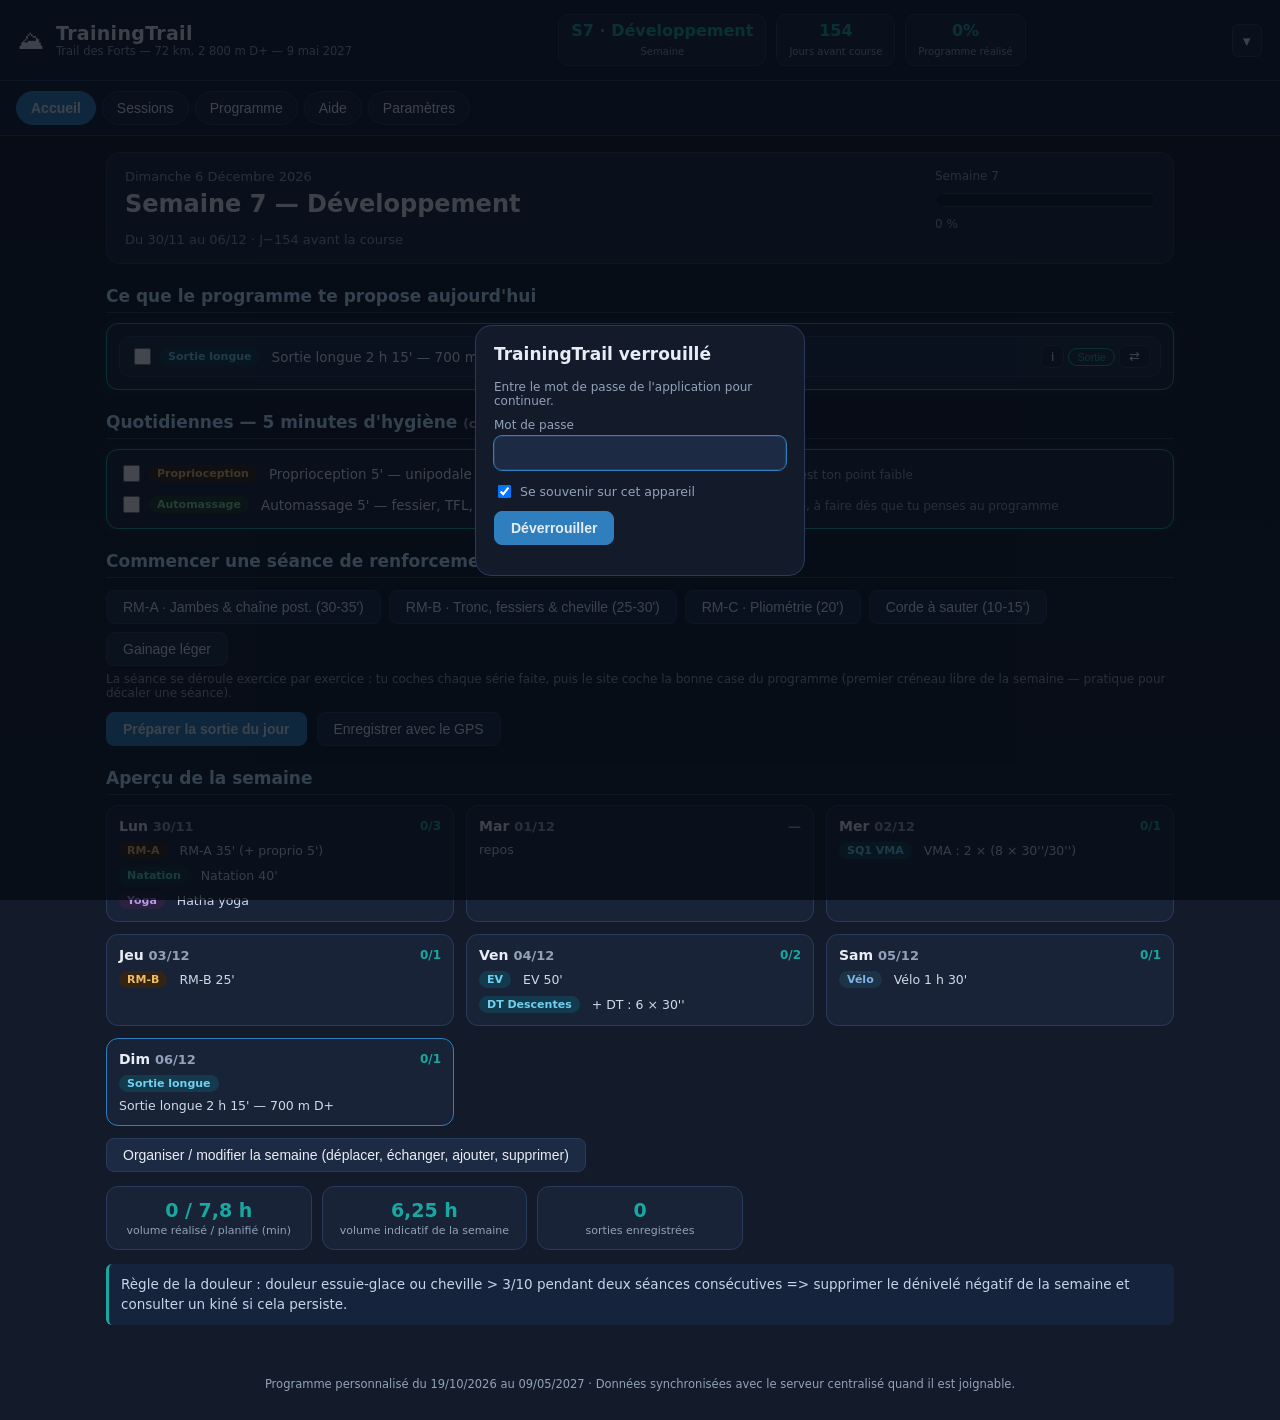
==== commit 08caeac7: "Site : correctif Séances, visionneuse de traces (carte IGN + courbes reliées), GPS depuis Nouveau Co" ====
--- a/site/index.html
+++ b/site/index.html
@@ -2,7 +2,7 @@
 <html lang="fr">
 <head>
 <meta charset="utf-8">
-<meta name="viewport" content="width=device-width, initial-scale=1, viewport-fit=cover">
+<meta name="viewport" content="width=device-width, initial-scale=1, maximum-scale=1, user-scalable=no, viewport-fit=cover">
 <meta name="theme-color" content="#0e1420">
 <meta name="apple-mobile-web-app-capable" content="yes">
 <meta name="apple-mobile-web-app-status-bar-style" content="black-translucent">
@@ -10,7 +10,7 @@
 <link rel="manifest" href="manifest.webmanifest">
 <link rel="apple-touch-icon" href="icons/apple-touch-icon.png">
 <title>TrainingTrail — Trail des Forts 72 km</title>
-<link rel="stylesheet" href="css/style.css?v=2026102614">
+<link rel="stylesheet" href="css/style.css?v=2026102806">
 </head>
 <body>
 <header id="topbar">
@@ -30,28 +30,30 @@
 </header>
 
 <nav id="tabs">
-  <button data-view="today" class="active">Aujourd'hui</button>
-  <button data-view="semaine">Semaine</button>
-  <button data-view="program">Programme</button>
-  <button data-view="exercises">Exercices</button>
-  <button data-view="runs">Sorties</button>
-  <button data-view="shoes">Chaussures</button>
-  <button data-view="progress">Progression</button>
-  <button data-view="conseil">Conseils</button>
-  <button data-view="coach">Coach IA</button>
-  <button data-view="settings">Réglages</button>
+  <button data-view="today" class="active">Accueil</button>
+  <button data-view="sessions">Sessions</button>
+  <button data-view="program-group">Programme</button>
+  <button data-view="aide">Aide</button>
+  <button data-view="params">Paramètres</button>
 </nav>
+<nav id="subtabs"></nav>
 
 <main>
   <section id="view-today" class="view active"></section>
+  <section id="view-new" class="view"></section>
+  <section id="view-sessions" class="view"></section>
+  <section id="view-traces" class="view"></section>
+  <section id="view-stats" class="view"></section>
+  <section id="view-summary" class="view"></section>
   <section id="view-semaine" class="view"></section>
   <section id="view-program" class="view"></section>
+  <section id="view-progress" class="view"></section>
+  <section id="view-food" class="view"></section>
+  <section id="view-recipes" class="view"></section>
   <section id="view-exercises" class="view"></section>
-  <section id="view-runs" class="view"></section>
-  <section id="view-shoes" class="view"></section>
-  <section id="view-progress" class="view"></section>
   <section id="view-conseil" class="view"></section>
   <section id="view-coach" class="view"></section>
+  <section id="view-shoes" class="view"></section>
   <section id="view-settings" class="view"></section>
 </main>
 
@@ -133,6 +135,18 @@
   <div class="recb-actions" id="recb-actions"></div>
 </div>
 
+<!-- Conseils post-exercice (fin de minuteur ou de routine) -->
+<div id="postexo-modal" class="modal hidden">
+  <div class="modal-box wide">
+    <div class="modal-head"><h3 id="postexo-title">Exercice terminé — bien joué !</h3><button class="icon-btn" id="postexo-close">✕</button></div>
+    <div id="postexo-body"></div>
+    <div class="row-actions">
+      <label class="lock-remember"><input type="checkbox" id="postexo-mute"> Ne plus afficher</label>
+      <button class="btn primary" id="postexo-ok">J'ai compris</button>
+    </div>
+  </div>
+</div>
+
 <!-- Déplacer / échanger une séance du programme -->
 <div id="move-modal" class="modal hidden">
   <div class="modal-box wide">
@@ -158,9 +172,9 @@
 
 <div id="toast" class="hidden"></div>
 
-<script src="js/data.js?v=2026102614"></script>
-<script src="js/anim.js?v=2026102614"></script>
-<script src="js/gpx.js?v=2026102614"></script>
-<script src="js/app.js?v=2026102614"></script>
+<script src="js/data.js?v=2026102806"></script>
+<script src="js/anim.js?v=2026102806"></script>
+<script src="js/gpx.js?v=2026102806"></script>
+<script src="js/app.js?v=2026102806"></script>
 </body>
 </html>
--- a/site/css/style.css
+++ b/site/css/style.css
@@ -447,6 +447,61 @@
 #nav-toggle { font-size: 15px; padding: 8px 10px; line-height: 1; }
 nav#tabs.collapsed { display: none; }
 
+/* ---- zoom verrouillé sur mobile (demande du coureur) :
+   pincement désactivé (touch-action), le double-tap reste utilisable ---- */
+html, body { touch-action: pan-x pan-y; }
+
+/* ---- onglet Programme : semaine affichée horizontalement (défilement latéral) ---- */
+.week-grid.hscroll {
+  display: flex; flex-wrap: nowrap; gap: 12px;
+  overflow-x: auto; padding-bottom: 10px;
+  scroll-snap-type: x proximity;
+}
+.week-grid.hscroll .day-card { flex: 0 0 min(300px, 80vw); scroll-snap-align: start; }
+.week-grid.hscroll::-webkit-scrollbar { height: 8px; }
+.week-grid.hscroll::-webkit-scrollbar-thumb { background: var(--line); border-radius: 4px; }
+.week-grid.hscroll::-webkit-scrollbar-track { background: transparent; }
+
+/* ---- coach IA : markdown dans les réponses ---- */
+.coach-msg.ai .coach-bubble { white-space: normal; }
+.coach-bubble p { margin: 0 0 8px; }
+.coach-bubble p:last-child { margin: 0; }
+.coach-bubble h5 { margin: 10px 0 4px; font-size: 15px; color: #bfe3ff; }
+.coach-bubble ul, .coach-bubble ol { margin: 4px 0 8px; padding-left: 20px; }
+.coach-bubble li { margin: 2px 0; }
+.coach-bubble code { background: #0d1626; border: 1px solid var(--line); border-radius: 5px; padding: 0 4px; font-size: 12.5px; }
+.coach-bubble pre { background: #0d1626; border: 1px solid var(--line); border-radius: 8px; padding: 8px 10px; overflow-x: auto; font-size: 12px; line-height: 1.45; }
+.coach-bubble pre code { background: none; border: none; padding: 0; }
+.coach-bubble blockquote { border-left: 3px solid var(--acc); margin: 6px 0; padding: 2px 10px; color: #c7d4e6; }
+.coach-bubble hr { border: none; border-top: 1px solid var(--line); margin: 8px 0; }
+.coach-bubble a { color: var(--teal); }
+.coach-bubble table.md-table { border-collapse: collapse; margin: 6px 0; font-size: 13px; display: block; overflow-x: auto; }
+.coach-bubble table.md-table td { border: 1px solid var(--line); padding: 4px 8px; }
+.coach-bubble table.md-table tr:first-child td { color: #bfe3ff; font-weight: 600; }
+
+/* ---- coach IA : barre de navigation des conversations (◀ ▶) ---- */
+.conv-bar { display: flex; align-items: center; gap: 8px; margin-bottom: 10px; flex-wrap: wrap; }
+.conv-title { flex: 1; min-width: 140px; font-size: 14px; font-weight: 600; overflow: hidden; text-overflow: ellipsis; white-space: nowrap; }
+.conv-bar .icon-btn { font-size: 15px; padding: 4px 11px; }
+
+/* suggestions repliées : une ligne tant que l'utilisateur ne les déroule pas */
+.coach-sugg-det { background: var(--card2); border: 1px solid var(--line); border-radius: 10px; padding: 6px 12px; margin: 10px 0 0; }
+.coach-sugg-det summary { cursor: pointer; font-size: 13px; font-weight: 600; list-style-position: inside; }
+.coach-sugg-det[open] summary { margin-bottom: 4px; }
+.coach-sugg-det .coach-sugg { margin: 6px 0 4px; }
+
+/* ---- coach IA : contextualisation (sorties, GPX) ---- */
+.coach-attach { background: var(--card2); border: 1px solid var(--line); border-radius: 10px; padding: 8px 12px; margin: 10px 0 0; }
+.coach-attach summary { cursor: pointer; font-size: 13.5px; font-weight: 600; list-style-position: inside; }
+.attach-zone { margin-top: 8px; }
+.attach-runs { max-height: 240px; overflow-y: auto; margin: 6px 0; }
+.attach-run { display: flex; align-items: center; gap: 8px; padding: 5px 0; border-bottom: 1px dashed var(--line); flex-wrap: wrap; }
+.attach-run:last-child { border-bottom: none; }
+.attach-run > select { padding: 4px 6px; font-size: 12.5px; margin-left: auto; }
+.attach-gpx { display: flex; align-items: center; gap: 8px; flex-wrap: wrap; margin: 8px 0; }
+.gpx-chip { background: #21382b; color: #7fda9a; border: 1px solid rgba(63,191,127,.35); border-radius: 10px; padding: 3px 8px; font-size: 12px; white-space: nowrap; }
+.gpx-chip button { background: none; border: none; color: inherit; cursor: pointer; font-weight: 700; font-size: 14px; padding: 0 2px; }
+
 /* ---- quotidiennes (proprio/automassage — hors volume) ---- */
 .daily-week-row { display: flex; align-items: center; gap: 10px; padding: 7px 0; border-bottom: 1px dashed var(--line); flex-wrap: wrap; }
 .daily-week-row:last-child { border-bottom: none; }
@@ -454,3 +509,154 @@
 .daily-dots { display: flex; gap: 5px; }
 .day-dot { background: var(--card2); color: var(--muted); border: 1px solid var(--line); border-radius: 50%; width: 30px; height: 30px; font-size: 12px; font-weight: 600; cursor: pointer; }
 .day-dot.on { background: var(--teal); color: #08202a; border-color: var(--teal); }
+
+/* ---- récupération Polar (sommeil, recharge ANS/VFC, charge cardio) ---- */
+.polar-card { border-color: rgba(25,168,160,.4); }
+.polar-charge { font-size: 15px; font-weight: 700; padding: 2px 0 6px; }
+.polar-charge.ok { color: var(--teal); }
+.polar-charge.mid { color: #d9a03f; }
+.polar-charge.low { color: #e06a5a; }
+.polar-stats { margin-top: 2px; }
+.polar-trend { display: flex; align-items: flex-end; gap: 8px; height: 74px; margin: 10px 0 2px; }
+.polar-day { flex: 1; display: flex; flex-direction: column; justify-content: flex-end; align-items: center; height: 100%; min-width: 0; }
+.polar-day > label { font-size: 10.5px; color: var(--muted); text-align: center; line-height: 1.25; margin-top: 3px; }
+.polar-bar { width: 70%; max-width: 26px; min-height: 3px; border-radius: 4px 4px 0 0; margin-top: auto; }
+.polar-bar.ok { background: var(--teal); }
+.polar-bar.mid { background: #d9a03f; }
+.polar-bar.low { background: #e06a5a; }
+.polar-bar.na { background: var(--line); }
+
+/* ---- sous-onglets (barre sous les onglets principaux) ---- */
+#subtabs {
+  display: flex; flex-wrap: wrap; gap: 6px; padding: 8px 16px 10px;
+  background: #101a2e; border-bottom: 1px solid var(--line);
+  margin-top: -1px;
+}
+#subtabs button {
+  background: transparent; color: var(--muted); border: 1px solid transparent;
+  padding: 6px 12px; border-radius: 16px; cursor: pointer; font-size: 13px;
+}
+#subtabs button.active { color: #bfe3ff; border-color: var(--acc); background: rgba(61,110,165,0.16); font-weight: 600; }
+nav#tabs.collapsed + #subtabs { display: none; }
+
+/* ---- résumé du programme : blocs ---- */
+.block-row { display: flex; gap: 10px; padding: 10px 4px; border-bottom: 1px solid var(--line); align-items: flex-start; }
+.block-row:last-child { border-bottom: none; }
+.block-row.cur { background: rgba(61,110,165,0.12); border-radius: 10px; padding-left: 8px; padding-right: 8px; }
+.block-dot { width: 12px; height: 12px; border-radius: 50%; margin-top: 6px; flex: none; }
+.block-row .badge { margin-left: 6px; }
+
+/* ---- feuille nutrition ---- */
+.food-sheet { background: var(--card); border: 1px solid var(--line); border-radius: 12px; padding: 12px; margin: 10px 0; }
+.food-cols { display: grid; grid-template-columns: 1fr 1fr; gap: 12px; }
+@media (max-width: 700px) { .food-cols { grid-template-columns: 1fr; } }
+.food-col { border-radius: 10px; padding: 10px; }
+.food-col.good { background: rgba(14,125,125,0.12); }
+.food-col.bad { background: rgba(224,106,90,0.10); }
+.food-col h4 { font-size: 13.5px; margin-bottom: 6px; }
+.food-col.good h4 { color: #59c7b3; }
+.food-col.bad h4 { color: #e58f80; }
+.food-col ul { margin: 0; padding-left: 18px; }
+.food-col li { font-size: 13px; margin-bottom: 7px; line-height: 1.45; }
+.food-why { margin-top: 10px; font-size: 12.5px; color: var(--muted); font-style: italic; line-height: 1.45; }
+
+/* ---- recettes ---- */
+.recipe-cats { display: flex; flex-wrap: wrap; gap: 6px; margin: 10px 0 12px; }
+.chip.active { background: var(--acc); color: #fff; border-color: var(--acc); font-weight: 600; }
+.recipe-card { background: var(--card); border: 1px solid var(--line); border-radius: 12px; padding: 12px; margin-bottom: 12px; }
+.recipe-head { display: flex; justify-content: space-between; align-items: baseline; gap: 8px; flex-wrap: wrap; }
+.recipe-cols { display: grid; grid-template-columns: 1fr 1.4fr; gap: 12px; margin: 8px 0; }
+@media (max-width: 700px) { .recipe-cols { grid-template-columns: 1fr; } }
+.recipe-ing, .recipe-steps { font-size: 13.5px; }
+.recipe-ing ul { margin: 4px 0 0; padding-left: 18px; }
+.recipe-ing li { margin-bottom: 4px; }
+.recipe-steps ol { margin: 4px 0 0; padding-left: 20px; }
+.recipe-steps li { margin-bottom: 6px; line-height: 1.45; }
+
+/* ---- popup post-exercice ---- */
+.postexo-grid { display: grid; grid-template-columns: 1fr 1fr 1fr; gap: 12px; margin: 10px 0; }
+@media (max-width: 700px) { .postexo-grid { grid-template-columns: 1fr; } }
+.postexo-sec { background: var(--card); border: 1px solid var(--line); border-radius: 10px; padding: 10px; }
+.postexo-sec h4 { color: #bfe3ff; font-size: 14px; margin-bottom: 6px; }
+.postexo-sec ul { margin: 0; padding-left: 18px; }
+.postexo-sec li { font-size: 13px; margin-bottom: 7px; line-height: 1.45; }
+
+/* ---- résumé des sorties : feuille + lignes-liens ---- */
+.run-sheet-total { margin-bottom: 6px; }
+.table-wrap { overflow-x: auto; border: 1px solid var(--line); border-radius: 12px; background: var(--card); }
+table.run-sheet { width: 100%; border-collapse: collapse; font-size: 13px; min-width: 560px; }
+table.run-sheet th {
+  text-align: left; font-size: 11px; text-transform: uppercase; letter-spacing: 0.4px;
+  color: var(--muted); padding: 10px 10px 6px; border-bottom: 1px solid var(--line);
+}
+table.run-sheet td { padding: 9px 10px; border-bottom: 1px solid var(--line); white-space: nowrap; }
+table.run-sheet tbody tr:last-child td { border-bottom: none; }
+tr.run-row { cursor: pointer; }
+tr.run-row:hover td { background: rgba(61,110,165,0.14); }
+.run-card.flash { outline: 2px solid var(--acc); box-shadow: 0 0 0 4px rgba(61,110,165,0.25); }
+
+/* ---- volets (shutters) : conseils, recettes, exercices ---- */
+details.shutter {
+  background: var(--card); border: 1px solid var(--line); border-radius: 12px;
+  padding: 0; margin: 8px 0; overflow: hidden;
+}
+details.shutter > summary {
+  list-style: none; cursor: pointer; padding: 12px 14px;
+  display: flex; justify-content: space-between; align-items: center; gap: 10px;
+  font-weight: 600; font-size: 14.5px; user-select: none;
+}
+details.shutter > summary::-webkit-details-marker { display: none; }
+details.shutter > summary::after {
+  content: "▸"; color: var(--muted); font-size: 12px; transition: transform 0.15s; flex: none;
+}
+details.shutter[open] > summary::after { transform: rotate(90deg); }
+details.shutter[open] > summary { border-bottom: 1px solid var(--line); }
+details.shutter > summary .badge { font-weight: 400; }
+details.shutter > *:not(summary) { padding: 0 14px; }
+details.shutter > .tip-list { padding: 10px 14px 12px; }
+details.shutter > .note { padding: 10px 14px 12px; margin: 0; }
+details.shutter .muted.small { padding-top: 10px; }
+details.shutter > .tip { margin: 8px 0 10px; }
+
+/* ---- zones de fréquence cardiaque Polar (5 zones) ---- */
+.hr-zones { margin: 10px 0 4px; }
+.hr-zones-bar { display: flex; height: 14px; border-radius: 7px; overflow: hidden; border: 1px solid var(--line); }
+.hr-zone-seg { min-width: 1px; }
+.hr-zones-legend { display: flex; flex-wrap: wrap; gap: 6px 12px; margin-top: 6px; }
+.hr-zones-legend span { font-size: 11.5px; color: var(--muted); display: inline-flex; align-items: center; gap: 5px; }
+.hr-zones-legend i { width: 9px; height: 9px; border-radius: 3px; display: inline-block; flex: none; }
+.badge.hr-load-lo { background: rgba(63,191,127,0.18); color: #6fd3a9; border-color: rgba(63,191,127,0.4); }
+.badge.hr-load-mid { background: rgba(230,194,41,0.15); color: #e6c229; border-color: rgba(230,194,41,0.4); }
+.badge.hr-load-hi { background: rgba(224,82,82,0.16); color: #ef8b7d; border-color: rgba(224,82,82,0.45); }
+.hr-chart { width: 100%; height: 96px; margin-top: 8px; border-radius: 10px; background: rgba(255,255,255,0.03); }
+
+/* ---- Traces : liste, visionneuse (carte IGN/OSM + courbes avec réticule) ---- */
+.trace-list { display: flex; flex-direction: column; gap: 8px; margin-top: 8px; }
+.trace-item {
+  display: flex; align-items: center; gap: 10px; width: 100%;
+  background: var(--card2); border: 1px solid var(--line); border-radius: 12px;
+  padding: 10px 12px; color: inherit; text-align: left; cursor: pointer; font: inherit;
+}
+.trace-item:hover { border-color: var(--acc); }
+.trace-date { font-weight: 700; min-width: 66px; }
+.trace-meta { color: var(--muted); font-size: 12.5px; flex: 1; }
+.trace-open { font-size: 12px; color: var(--acc); white-space: nowrap; }
+.trace-head { align-items: center; }
+.layer-switch { display: flex; gap: 6px; margin: 10px 0 6px; flex-wrap: wrap; }
+#trace-map {
+  height: 340px; border-radius: 12px; overflow: hidden; border: 1px solid var(--line);
+  background: #dfe6ee; z-index: 0;
+}
+#trace-map .muted.small { padding: 14px; }
+.trace-readout {
+  margin: 8px 0 2px; font-variant-numeric: tabular-nums; font-size: 13px;
+  min-height: 20px; color: var(--ink);
+}
+.xplot { touch-action: none; cursor: crosshair; }
+.xhair-line { stroke: rgba(255,255,255,0.85); stroke-width: 1; stroke-dasharray: 3 3; }
+.xhair-dot { fill: #ffd166; stroke: #1f2430; stroke-width: 1.5; }
+/* Leaflet sur fond sombre : contrôles et info de droit */
+.leaflet-container { font: inherit; }
+.leaflet-control-attribution { background: rgba(14,20,32,0.75) !important; color: #cfd6e0 !important; font-size: 10px !important; }
+.leaflet-control-attribution a { color: #9fb8d4 !important; }
+.leaflet-bar a { background: #182234 !important; color: #dbe6f2 !important; border-color: #2a3648 !important; }
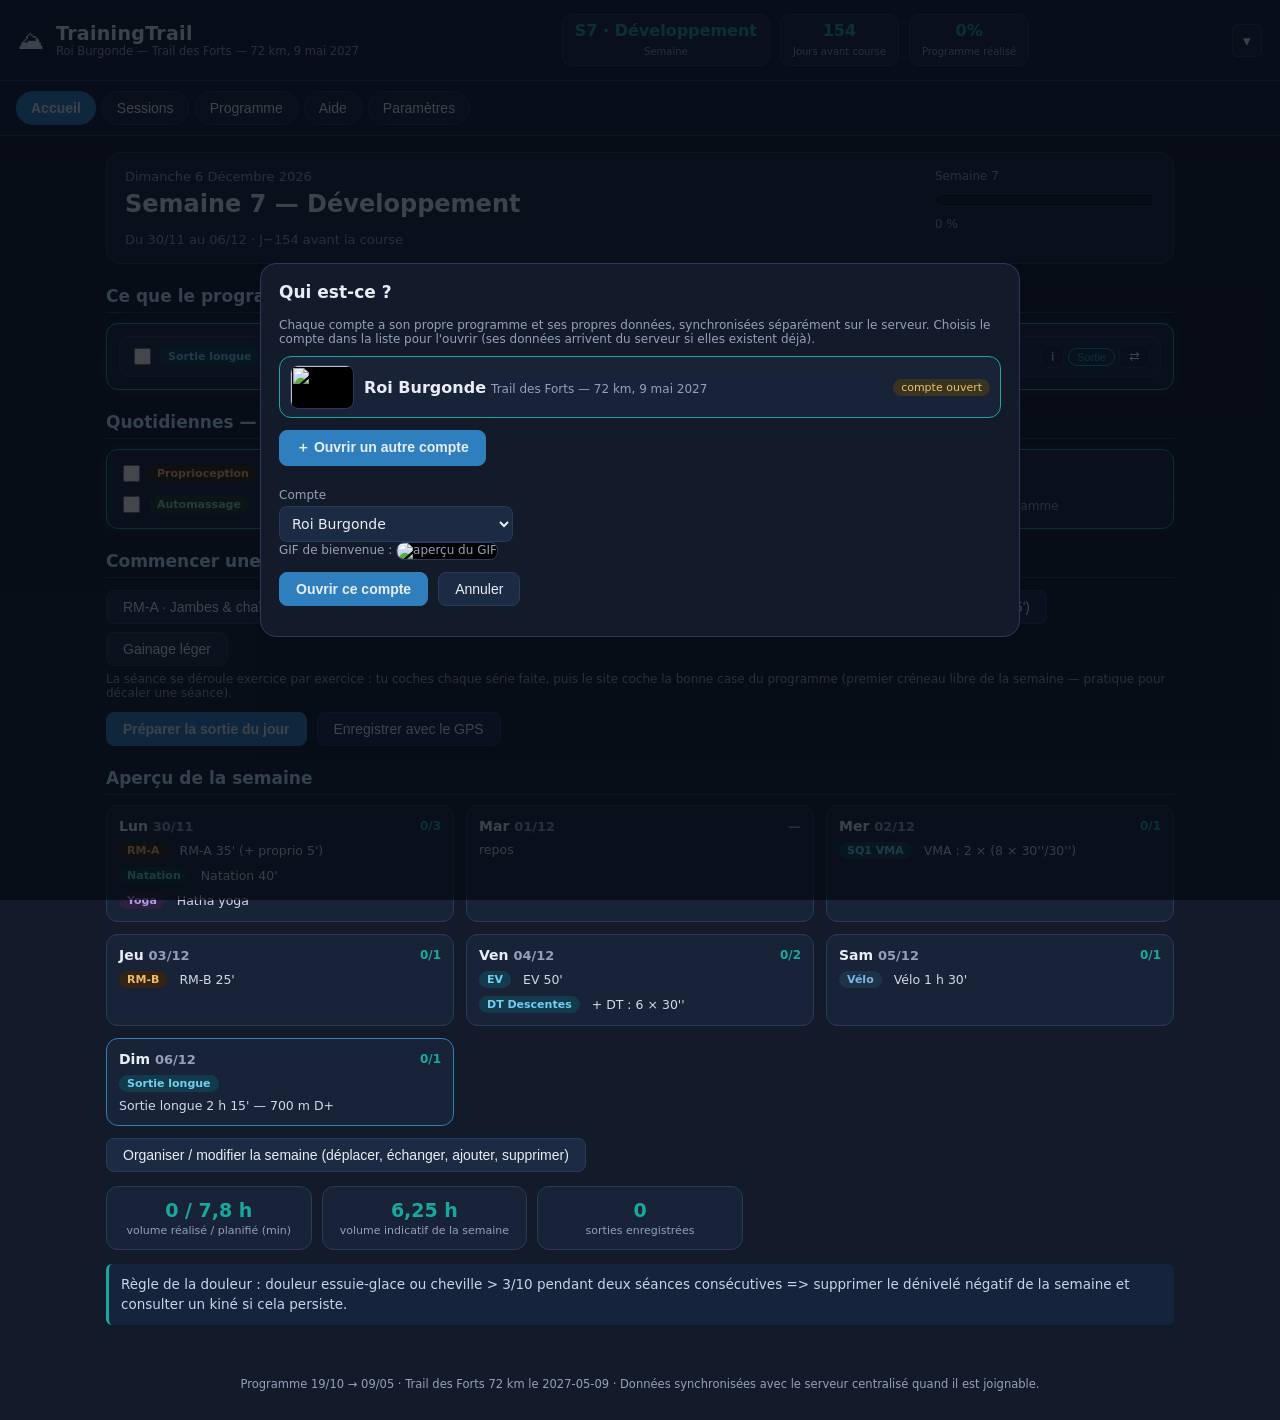
==== commit b68f006b: "Improve app" ====
--- a/site/index.html
+++ b/site/index.html
@@ -10,7 +10,7 @@
 <link rel="manifest" href="manifest.webmanifest">
 <link rel="apple-touch-icon" href="icons/apple-touch-icon.png">
 <title>TrainingTrail — Trail des Forts 72 km</title>
-<link rel="stylesheet" href="css/style.css?v=2026102806">
+<link rel="stylesheet" href="css/style.css?v=20261107">
 </head>
 <body>
 <header id="topbar">
@@ -18,12 +18,12 @@
     <span class="logo">⛰</span>
     <div>
       <div class="brand-title">TrainingTrail</div>
-      <div class="brand-sub">Trail des Forts — 72 km, 2 800 m D+ — 9 mai 2027</div>
+      <div class="brand-sub" id="brand-sub">Trail des Forts — 72 km, 2 800 m D+ — 9 mai 2027</div>
     </div>
   </div>
   <div class="topstats">
     <div class="tstat"><span id="hdr-week">S1</span><label>Semaine</label></div>
-    <div class="tstat"><span id="hdr-j">200</span><label>Jours avant course</label></div>
+    <div class="tstat"><span id="hdr-j">200</span><label id="hdr-j-label">Jours avant course</label></div>
     <div class="tstat"><span id="hdr-done">0%</span><label>Programme réalisé</label></div>
   </div>
   <button id="nav-toggle" class="icon-btn" title="Masquer les onglets">&#9662;</button>
@@ -54,11 +54,12 @@
   <section id="view-conseil" class="view"></section>
   <section id="view-coach" class="view"></section>
   <section id="view-shoes" class="view"></section>
+  <section id="view-compte" class="view"></section>
   <section id="view-settings" class="view"></section>
 </main>
 
 <footer id="foot">
-  Programme personnalisé du 19/10/2026 au 09/05/2027 · Données synchronisées avec le serveur centralisé quand il est joignable.
+  <span id="foot-plan">Programme personnalisé · Données synchronisées avec le serveur centralisé quand il est joignable.</span>
   <div id="storage-mode"></div>
   <div id="save-stamp"></div>
 </footer>
@@ -125,6 +126,15 @@
   </div>
 </div>
 
+<!-- Détails d'une séance (FC, zones, cadence, allure, altitude) -->
+<div id="detail-modal" class="modal hidden">
+  <div class="modal-box wide">
+    <div class="modal-head"><h3 id="detail-title">Détails de la séance</h3><button class="icon-btn" id="detail-close">✕</button></div>
+    <div id="detail-body"></div>
+    <div class="row-actions" id="detail-actions"></div>
+  </div>
+</div>
+
 <!-- Bannière enregistrement GPS (persistante, toutes vues) -->
 <div id="rec-banner" class="hidden">
   <span class="rec-dot"></span>
@@ -158,23 +168,77 @@
 <!-- Verrouillage de l'application (Réglages) -->
 <div id="lock-modal" class="modal">
   <div class="modal-box lock-box">
-    <div class="modal-head"><h3>TrainingTrail verrouillé</h3></div>
-    <div class="muted small">Entre le mot de passe de l'application pour continuer.</div>
+    <div class="modal-head"><h3 id="lock-title">TrainingTrail verrouillé</h3></div>
+    <div class="muted small" id="lock-desc">Entre le mot de passe de l'application pour continuer.</div>
     <div class="form-grid">
       <label class="full">Mot de passe <input type="password" id="lock-pass" autocomplete="current-password"></label>
     </div>
     <div class="row-actions">
-      <label class="lock-remember"><input type="checkbox" id="lock-remember" checked> Se souvenir sur cet appareil</label>
+      <label class="lock-remember" id="lock-remember-wrap"><input type="checkbox" id="lock-remember" checked> Se souvenir sur cet appareil</label>
       <button class="btn primary" id="lock-go">Déverrouiller</button>
     </div>
   </div>
 </div>
 
+<!-- Mot de passe administrateur (suppression d'un compte) -->
+<div id="adm-modal" class="modal hidden">
+  <div class="modal-box lock-box">
+    <div class="modal-head"><h3>Mot de passe administrateur</h3></div>
+    <div class="muted small" id="adm-desc">Action réservée à l'administrateur.</div>
+    <div class="form-grid">
+      <label class="full">Mot de passe <input type="password" id="adm-pass" autocomplete="off"></label>
+    </div>
+    <div class="row-actions">
+      <button class="btn" id="adm-cancel">Annuler</button>
+      <button class="btn primary" id="adm-go">Confirmer</button>
+    </div>
+  </div>
+</div>
+
+<!-- Plein écran d'un tracé (avec mode paysage) -->
+<div id="fs-plot" class="hidden">
+  <div class="fs-inner">
+    <div class="fs-head"><b id="fs-title"></b><button class="icon-btn" id="fs-close">✕</button></div>
+    <div id="fs-body"></div>
+  </div>
+</div>
+
 <div id="toast" class="hidden"></div>
 
-<script src="js/data.js?v=2026102806"></script>
-<script src="js/anim.js?v=2026102806"></script>
-<script src="js/gpx.js?v=2026102806"></script>
-<script src="js/app.js?v=2026102806"></script>
+<!-- Choix de la session (multi-comptes) -->
+<div id="sess-modal" class="modal hidden">
+  <div class="modal-box wide">
+    <div class="modal-head"><h3>Qui est-ce ?</h3></div>
+    <div class="muted small">Chaque compte a son propre programme et ses propres données, synchronisées séparément sur le serveur. Choisis le compte dans la liste pour l'ouvrir (ses données arrivent du serveur si elles existent déjà).</div>
+    <div id="sess-list" class="sess-list"></div>
+    <div class="row-actions"><button class="btn primary" id="sess-new-btn">＋ Ouvrir un autre compte</button></div>
+    <div id="sess-form" class="hidden">
+      <div class="form-grid">
+        <label class="full">Compte <select id="sess-account"></select></label>
+      </div>
+      <div class="muted small">GIF de bienvenue : <img id="sess-gifprev" class="sess-gif sm" alt="aperçu du GIF"></div>
+      <div class="row-actions">
+        <button class="btn primary" id="sess-open">Ouvrir ce compte</button>
+        <button class="btn" id="sess-cancel">Annuler</button>
+      </div>
+    </div>
+  </div>
+</div>
+
+<!-- Bienvenue : GIF à la première connexion de la session -->
+<div id="welcome-modal" class="modal hidden">
+  <div class="modal-box welcome-box">
+    <div class="modal-head"><h3 id="welcome-title">Bienvenue !</h3></div>
+    <div class="welcome-gif-wrap"><img id="welcome-gif" alt="Bienvenue"></div>
+    <div id="welcome-text" class="muted"></div>
+    <div class="row-actions"><button class="btn primary" id="welcome-ok">C'est parti</button></div>
+  </div>
+</div>
+
+<script src="js/data.js?v=2026110401"></script>
+<script src="js/anim.js?v=2026102809"></script>
+<script src="js/gpx.js?v=2026102809"></script>
+<script src="js/crypto.js?v=20261104"></script>
+<script src="js/app.js?v=20261107"></script>
 </body>
 </html>
--- a/site/css/style.css
+++ b/site/css/style.css
@@ -660,3 +660,103 @@
 .leaflet-control-attribution { background: rgba(14,20,32,0.75) !important; color: #cfd6e0 !important; font-size: 10px !important; }
 .leaflet-control-attribution a { color: #9fb8d4 !important; }
 .leaflet-bar a { background: #182234 !important; color: #dbe6f2 !important; border-color: #2a3648 !important; }
+
+/* ---- modal détails de séance : blocs de courbes ---- */
+.chart-block { margin: 12px 0; }
+.chart-title { font-size: 13px; color: #bfe3ff; margin-bottom: 4px; }
+#detail-body .run-stats { display: grid; grid-template-columns: repeat(auto-fit, minmax(110px, 1fr)); gap: 8px; margin-bottom: 10px; }
+#detail-body h4 { color: #bfe3ff; font-size: 14px; margin: 14px 0 6px; }
+
+/* ---- tracés interactifs du modal Détails : échelles + réticule ---- */
+.plot { position: relative; margin: 4px 0 2px 30px; touch-action: pan-y; }
+.plot-y { position: absolute; left: -30px; top: 0; bottom: 0; width: 26px; }
+.plot-y span {
+  position: absolute; transform: translateY(-50%); right: 4px;
+  font-size: 10px; color: var(--muted); font-variant-numeric: tabular-nums; line-height: 1;
+}
+.plot-svg { width: 100%; height: 130px; display: block; cursor: crosshair; border-radius: 8px;
+  background: rgba(255,255,255,0.03); touch-action: none; /* le geste sur le tracé pilote le réticule, ne scrolle pas la page */ }
+.plot-x { display: flex; justify-content: space-between; font-size: 10px; color: var(--muted); margin-top: 2px; }
+.plot-read {
+  display: inline-block; margin-top: 4px; font-size: 12.5px; font-weight: 600; color: #bfe3ff;
+  background: rgba(61,110,165,0.25); border: 1px solid var(--line); border-radius: 8px; padding: 2px 10px;
+  font-variant-numeric: tabular-nums;
+}
+.plot-read.hidden { display: none; }
+
+/* ---- graduations X des tracés + variante compacte de la fiche ---- */
+.plot-x { position: relative; height: 16px; margin-top: 2px; }
+.plot-x span {
+  position: absolute; transform: translateX(-50%); font-size: 10px; color: var(--muted);
+  font-variant-numeric: tabular-nums; white-space: nowrap; line-height: 1;
+}
+.plot-x span[data-end="l"] { transform: none; }
+.plot-x span[data-end="r"] { transform: translateX(-100%); }
+.plot.mini .plot-svg { height: 92px; }
+
+/* ---- tracés configurables : titre + réglages + échelles gauche/droite ---- */
+.chart-title-row { display: flex; justify-content: space-between; align-items: center; gap: 8px; flex-wrap: wrap; }
+.chart-title-row .chart-title { font-size: 13px; color: #bfe3ff; }
+.chart-cfg { background: var(--card2, rgba(255,255,255,0.04)); border: 1px solid var(--line); border-radius: 10px; padding: 10px; margin-top: 8px; display: grid; gap: 8px; }
+.cfg-row { display: flex; flex-wrap: wrap; gap: 8px 12px; align-items: center; font-size: 12.5px; }
+.cfg-row label { display: inline-flex; align-items: center; gap: 6px; color: var(--muted); }
+.cfg-row input, .cfg-row select { width: 72px; background: var(--card); color: var(--txt); border: 1px solid var(--line); border-radius: 8px; padding: 4px 6px; font-size: 12.5px; }
+.cfg-row select { width: auto; }
+.mini-btn.on { background: var(--acc); color: #fff; border-color: var(--acc); }
+.plot { margin: 4px 30px 2px 30px; }
+.plot-y.yl { left: -30px; right: auto; text-align: right; }
+.plot-y.yr { left: auto; right: -30px; text-align: left; }
+.plot-sm .plot-svg { height: 92px; }
+.plot-big .plot-svg { height: 240px; }
+.plot-xlabel { text-align: center; font-size: 10.5px; color: var(--muted); margin-top: 1px; }
+/* plein écran + paysage */
+#fs-plot { position: fixed; inset: 0; background: rgba(5,8,14,0.97); z-index: 60; display: flex; align-items: center; justify-content: center; padding: 12px; }
+#fs-plot.hidden { display: none; }
+.fs-inner { width: 100%; max-width: 900px; }
+.fs-head { display: flex; justify-content: space-between; align-items: center; margin-bottom: 8px; }
+#fs-plot .plot-svg { height: 55vh; }
+#fs-plot.landscape .fs-inner { transform: rotate(90deg); width: 100vw; max-width: none; }
+#fs-plot.landscape .plot-svg { height: 62vh; }
+
+/* champs de mot de passe : oeil afficher/masquer a droite du champ */
+.pwd-field { position: relative; display: flex; align-items: center; }
+.pwd-field input { width: 100%; padding-right: 34px; }
+.pwd-eye {
+  position: absolute; right: 6px; top: 50%; transform: translateY(-50%);
+  background: none; border: none; padding: 2px 4px; margin: 0;
+  font-size: 15px; line-height: 1; cursor: pointer; opacity: 0.55;
+}
+.pwd-eye:hover { opacity: 1; }
+
+/* ---------- sessions (multi-comptes) & bienvenue ---------- */
+.sess-list { display: flex; flex-direction: column; gap: 8px; margin: 10px 0; }
+.sess-card {
+  display: flex; align-items: center; gap: 12px; width: 100%; text-align: left;
+  background: var(--card); border: 1px solid var(--line); border-radius: 12px;
+  padding: 10px 12px; cursor: pointer; color: var(--txt); font-family: inherit;
+}
+.sess-card:hover { border-color: var(--teal); }
+.sess-card.active { border-color: var(--teal); box-shadow: 0 0 0 1px var(--teal) inset; }
+.sess-card .sess-name { font-weight: 700; display: block; }
+.sess-card .sess-plan { display: block; }
+.sess-gif { width: 96px; height: 64px; object-fit: cover; border-radius: 8px; border: 1px solid var(--line); background: #000; flex: none; }
+.sess-gif.sm { width: 64px; height: 44px; }
+.sess-gif-ph {
+  width: 96px; height: 64px; border-radius: 8px; border: 1px solid var(--line);
+  display: flex; align-items: center; justify-content: center; font-size: 26px; flex: none; background: var(--card2);
+}
+.sess-gif-ph.sm { width: 64px; height: 44px; font-size: 18px; }
+.sess-row {
+  display: flex; align-items: center; gap: 10px;
+  background: var(--card); border: 1px solid var(--line); border-radius: 12px; padding: 8px 10px;
+}
+.sess-row.active { border-color: var(--teal); }
+.sess-row .sess-info { flex: 1; min-width: 0; }
+.sess-row .row-actions { margin: 0; }
+.welcome-box { text-align: center; }
+.welcome-gif-wrap { display: flex; justify-content: center; margin: 8px 0 12px; }
+.welcome-gif-wrap img {
+  max-width: 100%; width: min(420px, 80vw); max-height: 46vh; object-fit: contain;
+  border-radius: 12px; border: 1px solid var(--line); background: #000;
+}
+.welcome-box .row-actions { justify-content: center; }
